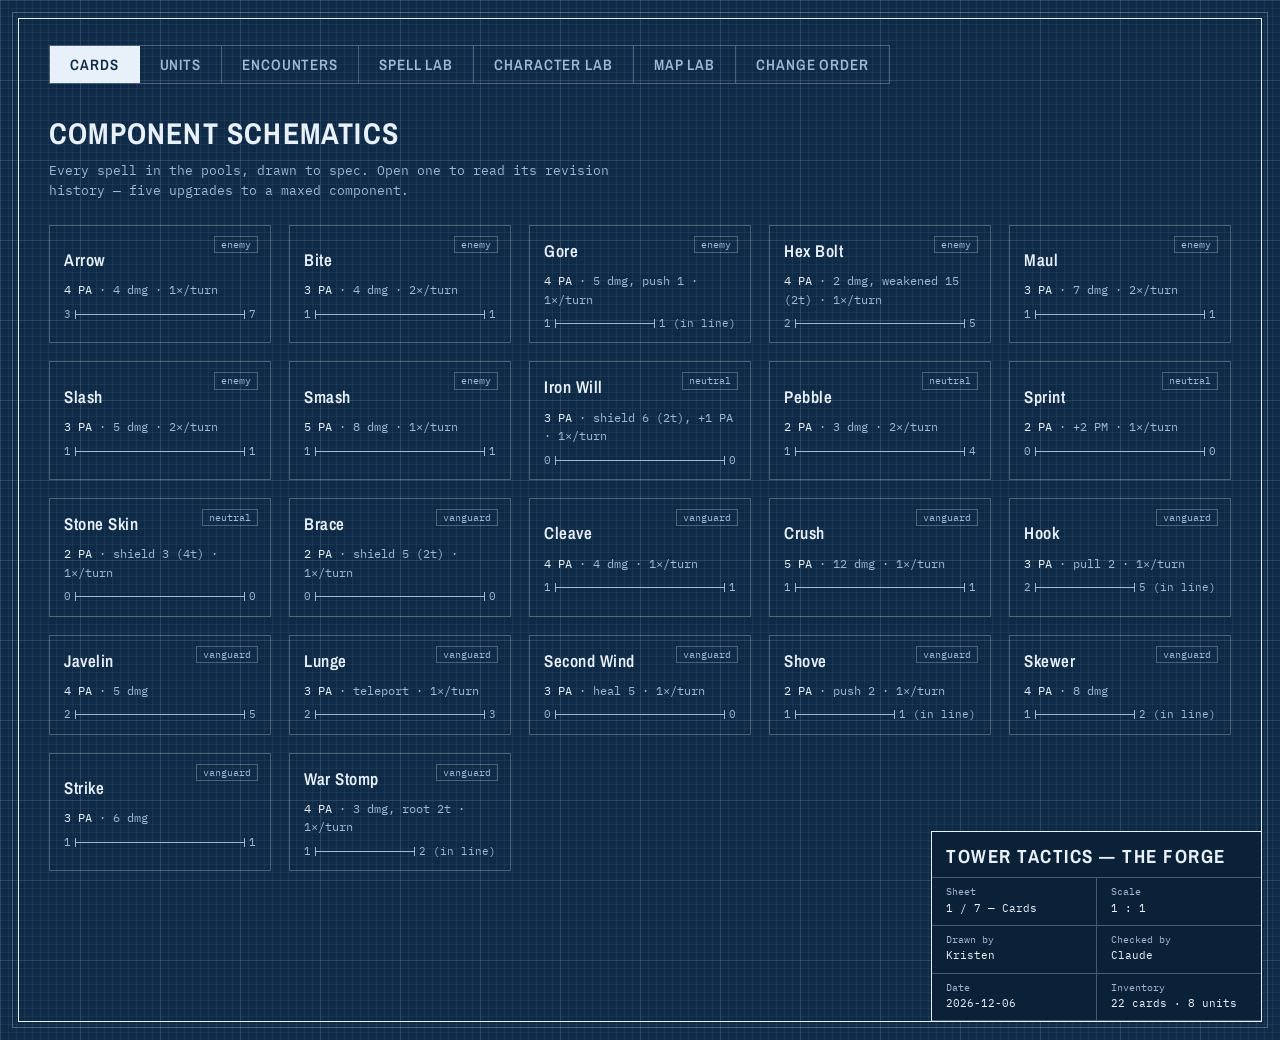
==== forge.html @ 5c79b1e5 "deploy 2026-10-26T20:41" ====
<!doctype html>
<html lang="en">
  <head>
    <meta charset="UTF-8" />
    <meta name="viewport" content="width=device-width, initial-scale=1.0" />
    <title>The Forge — Tower Tactics drawings</title>
    <link rel="preconnect" href="https://fonts.googleapis.com" />
    <link rel="preconnect" href="https://fonts.gstatic.com" crossorigin />
    <link
      href="https://fonts.googleapis.com/css2?family=Archivo+Narrow:wght@500;600;700&family=IBM+Plex+Mono:ital,wght@0,400;0,500;1,400&display=swap"
      rel="stylesheet"
    />
    <script type="module" crossorigin src="./assets/forge-BILkOhB5.js"></script>
    <link rel="modulepreload" crossorigin href="./assets/generate-DPNVu4CL.js">
    <link rel="stylesheet" crossorigin href="./assets/forge-41cp8Dho.css">
  </head>
  <body>
    <div id="forge"></div>
  </body>
</html>
---- assets/forge-41cp8Dho.css ----
:root{--paper:#0e2a47;--paper-deep:#0a2138;--ink:#e8f1fa;--ink-dim:#9fb8d4;--ink-faint:#e8f1fa47;--grid-line:#e8f1fa0d;--redline:#ff5a3c;--mono:"IBM Plex Mono", ui-monospace, monospace;--draft:"Archivo Narrow", "Arial Narrow", sans-serif}*{box-sizing:border-box}body{background:linear-gradient(var(--grid-line) 1px, transparent 1px) 0 0 / 8px 8px, linear-gradient(90deg, var(--grid-line) 1px, transparent 1px) 0 0 / 8px 8px, linear-gradient(#e8f1fa17 1px, transparent 1px) 0 0 / 80px 80px, linear-gradient(90deg, #e8f1fa17 1px, transparent 1px) 0 0 / 80px 80px, var(--paper);color:var(--ink);font-family:var(--mono);min-height:100vh;margin:0;padding:18px;font-size:13px;line-height:1.55}#forge{border:1.5px solid var(--ink);outline:1px solid var(--ink-faint);outline-offset:5px;max-width:1280px;min-height:calc(100vh - 36px);margin:0 auto;padding:26px 30px 150px;position:relative}.sheet-index{border:1px solid var(--ink-faint);gap:0;width:fit-content;margin-bottom:26px;display:flex}.sheet-tab{font-family:var(--draft);letter-spacing:.06em;text-transform:uppercase;color:var(--ink-dim);border:none;border-right:1px solid var(--ink-faint);cursor:pointer;background:0 0;padding:8px 20px;font-size:15px;font-weight:600}.sheet-tab:last-child{border-right:none}.sheet-tab:hover{color:var(--ink)}.sheet-tab.open{color:var(--paper);background:var(--ink)}.sheet-tab:focus-visible,button:focus-visible,input:focus-visible,select:focus-visible,textarea:focus-visible{outline:2px solid var(--redline);outline-offset:2px}.sheet-title{font-family:var(--draft);letter-spacing:.04em;text-transform:uppercase;margin:0 0 4px;font-size:30px;font-weight:700}.sheet-sub{color:var(--ink-dim);max-width:70ch;margin:0 0 24px}.title-block{border-top:1.5px solid var(--ink);border-left:1.5px solid var(--ink);background:var(--paper-deep);width:330px;position:absolute;bottom:0;right:0}.title-block .tb-name{font-family:var(--draft);letter-spacing:.08em;text-transform:uppercase;border-bottom:1px solid var(--ink-faint);padding:10px 14px 6px;font-size:19px;font-weight:700}.title-block .tb-grid{grid-template-columns:1fr 1fr;display:grid}.title-block .tb-cell{border-bottom:1px solid var(--ink-faint);padding:6px 14px 8px;font-size:11px}.title-block .tb-cell:nth-child(odd){border-right:1px solid var(--ink-faint)}.title-block .tb-cell b{color:var(--ink-dim);font-size:10px;font-weight:400;display:block}.schematic-grid{grid-template-columns:repeat(auto-fill,minmax(220px,1fr));gap:18px;display:grid}.schematic{border:1px solid var(--ink-faint);cursor:pointer;color:inherit;text-align:left;font:inherit;background:0 0;padding:12px 14px 10px;position:relative}.schematic:hover{border-color:var(--ink)}.schematic.open{border-color:var(--ink);box-shadow:4px 4px 0 var(--paper-deep), 4px 4px 0 1px var(--ink-faint)}.schematic .s-name{font-family:var(--draft);letter-spacing:.03em;font-size:17px;font-weight:600}.schematic .s-pool{color:var(--ink-dim);border:1px solid var(--ink-faint);padding:0 6px;font-size:10px;position:absolute;top:10px;right:12px}.schematic .s-dim{color:var(--ink-dim);margin-top:8px;font-size:12px}.schematic .s-dim .measure{color:var(--ink)}.dimline{color:var(--ink-dim);align-items:center;gap:4px;margin-top:6px;font-size:11px;display:flex}.dimline .wire{border-left:1px solid var(--ink-dim);border-right:1px solid var(--ink-dim);background:linear-gradient(var(--ink-dim), var(--ink-dim)) 0 50% / 100% 1px no-repeat;flex:1;height:9px}.detail{border:1px solid var(--ink);background:var(--paper-deep);margin-top:22px;padding:16px 20px}.detail h3{font-family:var(--draft);letter-spacing:.04em;text-transform:uppercase;margin:0;font-size:21px;font-weight:700}.detail .d-desc{color:var(--ink-dim);margin:2px 0 12px;font-style:italic}.rev-table{border-collapse:collapse;width:100%;font-size:12px}.rev-table th{font-family:var(--draft);letter-spacing:.05em;text-transform:uppercase;text-align:left;border-bottom:1.5px solid var(--ink);padding:4px 10px 4px 0;font-size:12px;font-weight:600}.rev-table td{border-bottom:1px solid var(--ink-faint);vertical-align:top;padding:5px 10px 5px 0}.rev-table .rev-id{font-weight:500}.rev-table .delta{color:var(--redline)}.spec-table{border-collapse:collapse;width:100%}.spec-table th{font-family:var(--draft);text-transform:uppercase;letter-spacing:.05em;text-align:left;border-bottom:1.5px solid var(--ink);padding:6px 12px 6px 0;font-size:12px;font-weight:600}.spec-table td{border-bottom:1px solid var(--ink-faint);padding:7px 12px 7px 0}.spec-table .num{font-variant-numeric:tabular-nums}.plans{grid-template-columns:repeat(auto-fill,minmax(320px,1fr));gap:22px;display:grid}.plan{border:1px solid var(--ink-faint);padding:14px 16px}.plan h4{font-family:var(--draft);text-transform:uppercase;letter-spacing:.04em;margin:0 0 2px;font-size:16px;font-weight:600}.plan .plan-meta{color:var(--ink-dim);margin-bottom:10px;font-size:11px}.plan svg{width:100%;height:auto;display:block}.plan .legend{color:var(--ink-dim);margin-top:8px;font-size:11px}.order{max-width:760px}.order fieldset{border:1px solid var(--ink-faint);margin:0 0 16px;padding:14px 18px 18px}.order legend{font-family:var(--draft);text-transform:uppercase;letter-spacing:.05em;padding:0 8px;font-size:13px;font-weight:600}.order .row{flex-wrap:wrap;gap:18px;margin-top:10px;display:flex}.order label{color:var(--ink-dim);margin-bottom:3px;font-size:11px;display:block}.order input,.order select,.order textarea{border:none;border-bottom:1.5px dashed var(--redline);color:var(--ink);font-family:var(--mono);background:0 0;min-width:150px;padding:4px 2px;font-size:13px}.order textarea{border:1.5px dashed var(--redline);resize:vertical;width:100%;min-height:110px;padding:10px}.order select option{background:var(--paper-deep)}.order .actions{align-items:center;gap:14px;margin-top:4px;display:flex}.btn-stamp{font-family:var(--draft);text-transform:uppercase;letter-spacing:.08em;color:var(--redline);border:2px solid var(--redline);cursor:pointer;background:0 0;padding:8px 18px;font-size:14px;font-weight:700;transform:rotate(-1.2deg)}.btn-stamp:hover{background:#ff5a3c1f}.copy-note{color:var(--ink-dim);font-size:12px}.request-out{border:1px solid var(--ink-faint);background:var(--paper-deep);white-space:pre-wrap;color:var(--ink);margin-top:16px;padding:14px 16px;font-size:12px}.request-out:empty{display:none}.lab-form fieldset{border:1px solid var(--ink-faint);margin:0 0 14px;padding:12px 16px 16px}.lab-form legend{font-family:var(--draft);text-transform:uppercase;letter-spacing:.05em;padding:0 8px;font-size:13px;font-weight:600}.lab-form .row{flex-wrap:wrap;align-items:flex-end;gap:14px;display:flex}.lab-field label{color:var(--ink-dim);margin-bottom:2px;font-size:10px;display:block}.lab-form input[type=text],.lab-form input:not([type]),.lab-form input[type=number],.lab-form select,.lab-form textarea,.lab-actions select{border:none;border-bottom:1.5px dashed var(--redline);color:var(--ink);font-family:var(--mono);background:0 0;padding:3px 2px;font-size:13px}.lab-form select option,.lab-actions select option{background:var(--paper-deep)}.lab-form textarea{border:1.5px dashed var(--redline);resize:vertical;width:100%;min-height:70px;padding:8px}.lab-form textarea.bad{background:#ffd16612;border-color:#ffd166}.lab-form input[type=checkbox]{accent-color:var(--redline)}.fx-row{border-bottom:1px dotted var(--ink-faint);margin-bottom:6px;padding-bottom:8px}.fx-row .btn-stamp{padding:2px 8px;font-size:11px;transform:none}.kit-check{align-items:center;gap:2px;margin-right:10px;font-size:12px;display:inline-flex}.lab-actions{flex-wrap:wrap;align-items:center;gap:12px;margin:14px 0;display:flex}.lab-error{color:#ffd166;margin-top:4px;font-size:12px}.lab-ok{color:#8fd0a0;margin-top:4px;font-size:13px}.map-canvas{cursor:crosshair;max-width:860px}.map-cell{cursor:pointer}.map-cell:hover polygon{stroke:var(--redline);stroke-width:1.6px}@media (width<=760px){#forge{padding:18px 14px 170px}.title-block{border-left:none;width:100%}}@media (prefers-reduced-motion:reduce){*{transition:none!important}}
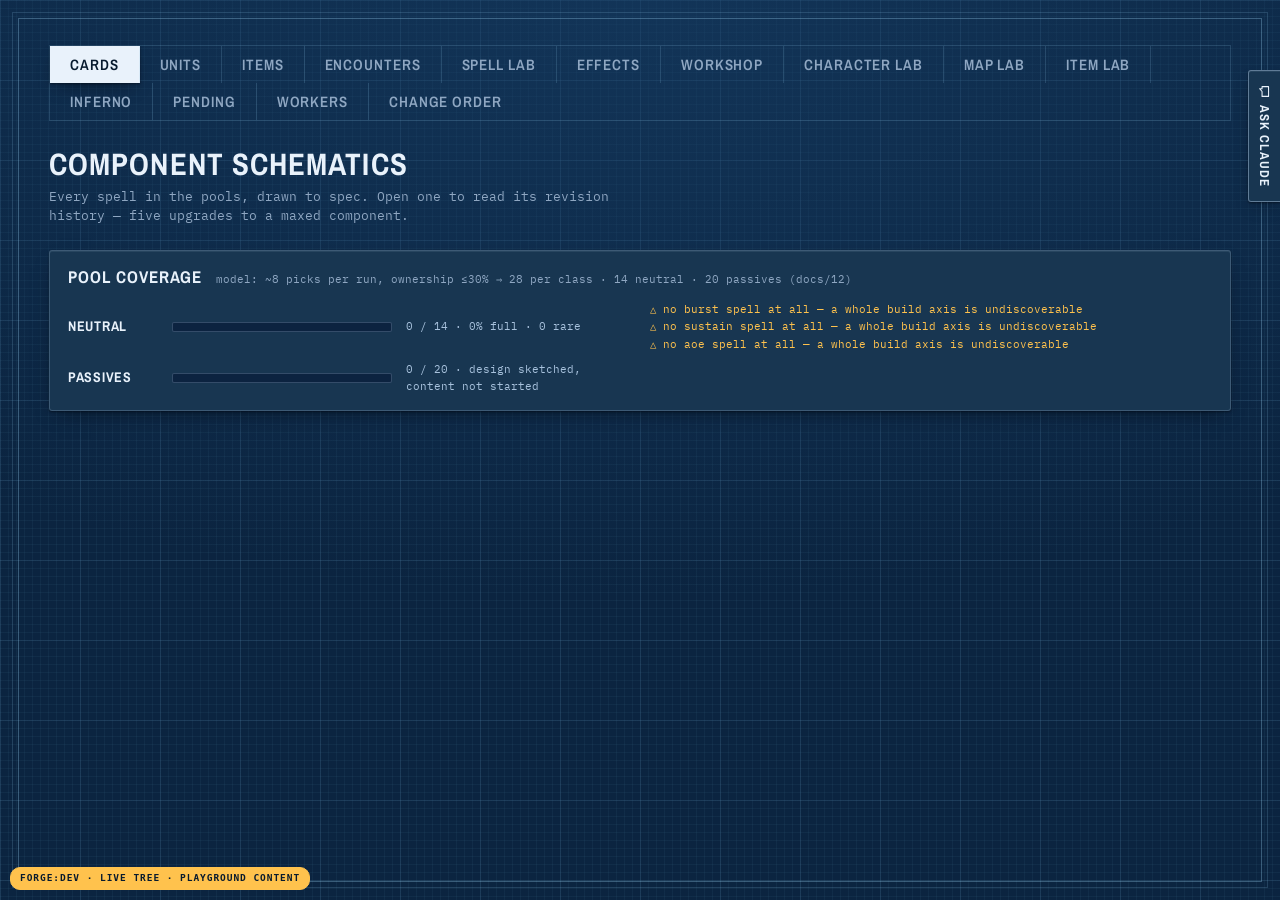
==== commit f99ddb91: "deploy 2026-11-09T12:03" ====
--- a/forge.html
+++ b/forge.html
@@ -3,6 +3,7 @@
   <head>
     <meta charset="UTF-8" />
     <meta name="viewport" content="width=device-width, initial-scale=1.0" />
+    <link rel="icon" type="image/svg+xml" href="./favicon-forge.svg" />
     <title>The Forge — Tower Tactics drawings</title>
     <link rel="preconnect" href="https://fonts.googleapis.com" />
     <link rel="preconnect" href="https://fonts.gstatic.com" crossorigin />
@@ -10,9 +11,9 @@
       href="https://fonts.googleapis.com/css2?family=Archivo+Narrow:wght@500;600;700&family=IBM+Plex+Mono:ital,wght@0,400;0,500;1,400&display=swap"
       rel="stylesheet"
     />
-    <script type="module" crossorigin src="./assets/forge-BILkOhB5.js"></script>
-    <link rel="modulepreload" crossorigin href="./assets/generate-DPNVu4CL.js">
-    <link rel="stylesheet" crossorigin href="./assets/forge-41cp8Dho.css">
+    <script type="module" crossorigin src="./assets/forge-wQsWg2d1.js"></script>
+    <link rel="modulepreload" crossorigin href="./assets/cardText-59wQZtqT.js">
+    <link rel="stylesheet" crossorigin href="./assets/forge-DDoKcylp.css">
   </head>
   <body>
     <div id="forge"></div>
--- a/assets/forge-DDoKcylp.css
+++ b/assets/forge-DDoKcylp.css
@@ -0,0 +1 @@
+:root{--paper:#0b2440;--paper-deep:#071a2e;--paper-well:#081f36;--grid-fine:#7ec4e80e;--grid-major:#7ec4e81a;--line:#92c8e857;--line-faint:#92c8e82e;--surface:#183651;--surface-hi:#1e4164;--surface-sunken:#0c2340;--panel-line:#a8c2dd42;--panel-line-hi:#a8c2dd80;--ink:#e9f2fb;--ink-2:#a8c2dd;--ink-3:#8fa7c2;--ink-faint:#e9f2fb42;--redline:#ff5a3c;--redline-text:#ff8a74;--ok:#52d6a0;--warn:#ffc24d;--cursed:#e08ad8;--cyan:#6fd3ef;--edge:inset 0 1px 0 #d9eafa14;--lift-1:0 1px 2px #020a148c, 0 8px 20px -10px #020a14cc;--lift-2:0 2px 5px #020a1499, 0 18px 38px -14px #020a14e6;--r:3px;--mono:"IBM Plex Mono", ui-monospace, monospace;--draft:"Archivo Narrow", "Arial Narrow", sans-serif}*{box-sizing:border-box}body{background:radial-gradient(130% 95% at 50% 0%, #18426c8c, transparent 70%), linear-gradient(var(--grid-fine) 1px, transparent 1px) 0 0 / 8px 8px, linear-gradient(90deg, var(--grid-fine) 1px, transparent 1px) 0 0 / 8px 8px, linear-gradient(var(--grid-major) 1px, transparent 1px) 0 0 / 80px 80px, linear-gradient(90deg, var(--grid-major) 1px, transparent 1px) 0 0 / 80px 80px, var(--paper);color:var(--ink);font-family:var(--mono);-webkit-font-smoothing:antialiased;background-attachment:fixed;min-height:100vh;margin:0;padding:18px;font-size:13px;line-height:1.55}#forge{border:1px solid var(--line);outline:1px solid var(--line-faint);outline-offset:5px;max-width:1280px;min-height:calc(100vh - 36px);margin:0 auto;padding:26px 30px 40px;position:relative}.sheet-index{border:1px solid var(--line-faint);flex-wrap:wrap;gap:0;width:fit-content;margin-bottom:26px;display:flex}.sheet-tab{font-family:var(--draft);letter-spacing:.06em;text-transform:uppercase;color:var(--ink-3);border:none;border-right:1px solid var(--line-faint);cursor:pointer;background:0 0;padding:8px 20px;font-size:15px;font-weight:600}.sheet-tab:last-child{border-right:none}.sheet-tab:hover{color:var(--ink);background:#92c8e812}.sheet-tab.open{color:var(--paper-deep);background:var(--ink);box-shadow:var(--lift-1)}.sheet-tab:focus-visible,button:focus-visible,input:focus-visible,select:focus-visible,textarea:focus-visible{outline:2px solid var(--redline);outline-offset:2px}.sheet-title{font-family:var(--draft);letter-spacing:.035em;text-transform:uppercase;color:var(--ink);margin:34px 0 6px;font-size:31px;font-weight:700;line-height:1.1}.sheet-title:first-of-type{margin-top:0}.sheet-sub{color:var(--ink-3);max-width:72ch;margin:0 0 24px;font-size:12.5px}.panel,.detail,.request-out,.plan,.schematic,.order fieldset,.lab-form fieldset{background:var(--surface);border:1px solid var(--panel-line);border-radius:var(--r);box-shadow:var(--edge), var(--lift-1)}.panel{margin-bottom:20px;padding:2px 16px 6px;overflow-x:auto}.forge-offline-banner{color:#ffd27a;font-family:var(--mono,monospace);background:#3a2a10;border:1px solid #b8860b;margin:0 0 10px;padding:6px 14px;font-size:12px}.schematic-grid{grid-template-columns:repeat(auto-fill,minmax(236px,1fr));gap:16px;margin-bottom:4px;display:grid}.schematic{cursor:pointer;color:var(--ink);text-align:left;font:inherit;padding:13px 15px 12px;transition:box-shadow .12s,border-color .12s,transform .12s;position:relative}.schematic:before{content:"";border-radius:var(--r) 0 0 var(--r);background:var(--line);width:2px;position:absolute;inset:0 auto 0 0}.schematic:hover{border-color:var(--panel-line-hi);box-shadow:var(--edge), var(--lift-2);transform:translateY(-1px)}.schematic.open{background:var(--surface-hi);border-color:var(--redline);box-shadow:var(--edge), var(--lift-2), 0 0 0 1px #ff5a3c59}.schematic.open:before{background:var(--redline)}.schematic .s-name{font-family:var(--draft);letter-spacing:.015em;color:var(--ink);padding-right:62px;font-size:19px;font-weight:700;line-height:1.15}.schematic .s-pool{letter-spacing:.09em;text-transform:uppercase;color:var(--ink-2);background:var(--surface-sunken);border:1px solid var(--panel-line);border-radius:2px;padding:1px 6px;font-size:9.5px;position:absolute;top:12px;right:13px}.schematic .s-dim{color:var(--ink-2);margin-top:8px;font-size:12px}.schematic .s-dim .measure{color:var(--ink);font-variant-numeric:tabular-nums;background:#6fd3ef1f;border-radius:2px;padding:0 5px;font-weight:500;box-shadow:inset 0 0 0 1px #6fd3ef4d}.schematic.cursed{border-color:#e08ad880}.schematic.cursed:before{background:var(--cursed)}.schematic.cursed .s-name{color:var(--cursed)}.s-curse{border-top:1px dotted var(--panel-line);color:var(--cursed);margin-top:9px;padding-top:8px;font-size:11.5px}.dimline{color:var(--ink-2);font-variant-numeric:tabular-nums;align-items:center;gap:5px;margin-top:8px;font-size:11px;display:flex}.dimline .wire{border-left:1px solid var(--line);border-right:1px solid var(--line);background:linear-gradient(var(--line), var(--line)) 0 50% / 100% 1px no-repeat;flex:1;height:9px}.detail{box-shadow:var(--edge), var(--lift-2);border-color:var(--panel-line-hi);margin:22px 0;padding:18px 22px 20px}.detail h3{font-family:var(--draft);letter-spacing:.03em;text-transform:uppercase;color:var(--ink);margin:0;font-size:23px;font-weight:700}.d-desc{color:var(--ink-2);margin:3px 0 14px}.d-desc:last-child{margin-bottom:0}.preview{border-top:2px solid var(--cyan);background:var(--surface-hi)}.preview>h3:after{content:"";background:var(--cyan);width:46px;height:2px;margin-top:6px;display:block}.rev-table,.spec-table{border-collapse:collapse;width:100%;font-size:12.5px}.rev-table th,.spec-table th{font-family:var(--draft);letter-spacing:.07em;text-transform:uppercase;color:var(--ink-2);text-align:left;border-bottom:1.5px solid var(--panel-line-hi);white-space:nowrap;padding:8px 12px 6px 0;font-size:11.5px;font-weight:700}.rev-table td,.spec-table td{border-bottom:1px solid var(--panel-line);vertical-align:top;color:var(--ink);padding:7px 12px 7px 0}.rev-table tr:last-child td,.spec-table tr:last-child td{border-bottom:none}.spec-table tbody tr:hover td{background:#92c8e80f}.spec-table tr.draft-row td{color:var(--ink-2);font-style:italic}.spec-table tr.draft-row td:first-child{box-shadow:inset 2px 0 0 var(--warn)}.rev-table .rev-id{font-family:var(--draft);color:var(--cyan);font-size:14px;font-weight:700}.rev-table .delta{color:var(--redline-text)}.spec-table .num,.rev-table .num{font-variant-numeric:tabular-nums;font-weight:500}.spec-table td:first-child{font-weight:500}.plans{grid-template-columns:repeat(auto-fill,minmax(320px,1fr));gap:20px;display:grid}.plan{padding:14px 16px 16px}.plan h4{font-family:var(--draft);text-transform:uppercase;letter-spacing:.03em;color:var(--ink);margin:0 0 2px;font-size:18px;font-weight:700}.plan .plan-meta{color:var(--ink-2);font-variant-numeric:tabular-nums;margin-bottom:10px;font-size:11.5px}.plan-figure{background:var(--paper-well);border:1px solid var(--panel-line);border-radius:2px;padding:8px;box-shadow:inset 0 2px 8px #020a148c}.plan svg{width:100%;height:auto;display:block}.plan .legend{color:var(--ink-2);margin-top:10px;font-size:11px}.order{max-width:820px}.order fieldset,.lab-form fieldset{margin:0 0 18px;padding:16px 18px 18px}.order legend,.lab-form legend{font-family:var(--draft);text-transform:uppercase;letter-spacing:.08em;color:var(--ink);background:var(--surface-sunken);border:1px solid var(--panel-line);border-radius:2px;margin-left:-2px;padding:2px 10px;font-size:12px;font-weight:700}.order .row,.lab-form .row{flex-wrap:wrap;gap:16px;margin-top:12px;display:flex}.lab-form .row{align-items:flex-end}.order label,.lab-field label{letter-spacing:.08em;text-transform:uppercase;color:var(--ink-2);margin-bottom:4px;font-size:10px;display:block}.order input,.order select,.order textarea,.lab-form input[type=text],.lab-form input:not([type]),.lab-form input[type=number],.lab-form select,.lab-form textarea,.lab-actions select{background:var(--surface-sunken);border:1px solid var(--panel-line);border-bottom:1.5px dashed var(--redline);color:var(--ink);font-family:var(--mono);border-radius:2px 2px 0 0;padding:5px 7px;font-size:13px;box-shadow:inset 0 1px 3px #020a1473}.order input{min-width:150px}.order input:hover,.order select:hover,.order textarea:hover,.lab-form input:hover,.lab-form select:hover,.lab-form textarea:hover,.lab-actions select:hover{border-color:var(--panel-line-hi);border-bottom-color:var(--redline)}.order input::placeholder,.order textarea::placeholder,.lab-form textarea::placeholder{color:var(--ink-3)}.order textarea,.lab-form textarea{resize:vertical;border:1px solid var(--panel-line);border-bottom:1.5px dashed var(--redline);width:100%;padding:10px;line-height:1.5}.order textarea{min-height:110px}.lab-form textarea{min-height:76px}.order select option,.lab-form select option,.lab-actions select option{background:var(--surface-sunken);color:var(--ink)}.lab-form textarea.bad{border-color:var(--warn);border-bottom-color:var(--warn);background:#ffc24d17}.lab-form input[type=checkbox]{accent-color:var(--redline);width:14px;height:14px}.order .actions{flex-wrap:wrap;align-items:center;gap:14px;margin-top:6px;display:flex}.btn-stamp{font-family:var(--draft);text-transform:uppercase;letter-spacing:.08em;color:var(--redline-text);background:var(--surface);border:2px solid var(--redline);cursor:pointer;box-shadow:var(--lift-1);border-radius:2px;padding:8px 18px;font-size:14px;font-weight:700;transform:rotate(-1.2deg)}.btn-stamp:hover{color:#fff;background:#ff5a3c2e}.btn-stamp:active{box-shadow:none;transform:rotate(-1.2deg)translateY(1px)}.copy-note{color:var(--ink-2);font-size:12px}.request-out{white-space:pre-wrap;color:var(--ink);background:var(--surface-hi);border-left:3px solid var(--cyan);box-shadow:var(--edge), var(--lift-2);margin-top:18px;padding:16px 18px;font-size:12.5px;line-height:1.6;overflow-x:auto}.request-out:empty{display:none}.fx-row{background:var(--surface-sunken);border:1px solid var(--panel-line);border-radius:2px;align-items:flex-end;gap:12px;margin-bottom:8px;padding:10px 12px}.fx-row .btn-stamp{box-shadow:none;padding:3px 9px;font-size:11px;transform:none}.kit-check{background:var(--surface-sunken);border:1px solid var(--panel-line);cursor:pointer;color:var(--ink-2);border-radius:999px;align-items:center;gap:4px;margin:0 6px 6px 0;padding:3px 9px 3px 6px;font-size:12px;display:inline-flex}.kit-check:hover{border-color:var(--panel-line-hi);color:var(--ink)}.kit-check:has(input:checked){border-color:var(--redline);color:var(--ink);background:#ff5a3c29}.lab-actions{flex-wrap:wrap;align-items:center;gap:12px;margin:16px 0;display:flex}.lab-error,.lab-ok,.lab-crit{margin-top:6px;padding-left:2px;font-size:12.5px}.lab-error{color:var(--warn)}.lab-ok{color:var(--ok);font-weight:500}.lab-crit{color:var(--redline-text);cursor:help;font-weight:500}.verdict{font-family:var(--draft);letter-spacing:.02em;background:var(--surface-sunken);box-shadow:var(--edge);font-variant-numeric:tabular-nums;cursor:help;border-left:4px solid;border-radius:2px;align-items:baseline;gap:8px;margin-top:14px;padding:10px 14px;font-size:17px;font-weight:700;display:flex}.verdict--ok{color:var(--ok);background:#52d6a01f}.verdict--warn{color:var(--warn);background:#ffc24d1f}.verdict--over{color:var(--redline-text);background:#ff5a3c24}.map-canvas{cursor:crosshair;max-width:880px;padding:14px 16px}.map-canvas svg{background:var(--paper-well);border:1px solid var(--panel-line);border-radius:2px;box-shadow:inset 0 2px 10px #020a1499}.map-cell{cursor:pointer}.map-cell:hover polygon{stroke:var(--redline);stroke-width:1.8px}.nameplate{border-bottom:1px solid var(--ink-faint);flex-wrap:wrap;align-items:baseline;gap:16px;margin:2px 0 18px;padding-bottom:12px;display:flex}.nameplate input,.nameplate select{border:none;border-bottom:1.5px dashed var(--redline);color:var(--ink);font-family:var(--mono);background:0 0;padding:3px 2px;font-size:13px}.nameplate select option{background:var(--paper-deep)}.nameplate .plate-name{font-family:var(--draft);letter-spacing:.03em;text-transform:uppercase;max-width:300px;font-size:26px;font-weight:700}.nameplate .plate-id{color:var(--ink-2);max-width:170px;font-size:12px}.nameplate .plate-desc{min-width:240px;color:var(--ink-2);flex:1;font-style:italic}.nameplate .plate-baselvl{align-items:baseline;gap:6px;display:inline-flex}.nameplate .plate-baselvl label{color:var(--ink-3);font-size:10px}.nameplate .plate-baselvl input{width:48px}.bench{align-items:flex-start;gap:2px;margin-bottom:8px;padding:14px 4px 18px;display:flex;overflow-x:auto}.node{border:1px solid var(--panel-line-hi);border-radius:var(--r);background:var(--surface);min-width:150px;box-shadow:var(--edge), var(--lift-1);flex:none;position:relative}.node-cast{outline:1px solid var(--line-faint);outline-offset:3px;border-width:1.5px}.node-fx{cursor:grab}.node-fx.dragging{opacity:.45}.node-fx.drop-target{border-color:var(--redline)}.node-head{border-bottom:1px solid var(--ink-faint);align-items:center;gap:7px;padding:7px 10px;display:flex}.node-title,.node-type{font-family:var(--draft);letter-spacing:.07em;text-transform:uppercase;font-size:14px;font-weight:700}.node-type{color:var(--ink);cursor:pointer;background:0 0;border:none;padding:0}.node-type option{background:var(--paper-deep);font-family:var(--mono)}.node-glyph{color:var(--redline);display:inline-flex}.node-del{color:var(--ink-2);cursor:pointer;background:0 0;border:none;margin-left:auto;padding:0 2px;font-size:11px}.node-del:hover{color:var(--redline)}.node-body{flex-direction:column;gap:8px;padding:9px 10px 11px;display:flex}.node-hint{color:var(--ink-2);max-width:150px;font-size:11px;font-style:italic}.node-nested{border-left:1px dashed var(--panel-line);flex-direction:column;gap:8px;margin-left:7px;padding-left:9px;display:flex}.node-warn{color:var(--warn);font-size:11.5px;font-weight:500;line-height:1.35}.node-unknown{max-width:230px}.node-unknown .node-hint{max-width:100%}.node-unknown input{max-width:92px}.node-json{color:var(--ink-2);font-size:10.5px}.node-json summary{cursor:pointer;letter-spacing:.04em}.node-json pre{max-height:160px;font-family:var(--mono);color:var(--ink-2);margin:6px 0 0;font-size:10px;line-height:1.45;overflow:auto}.node-step{letter-spacing:.1em;text-transform:uppercase;color:var(--ink-2);font-size:9px;position:absolute;bottom:-16px;left:0}.node-row{align-items:center;gap:8px;display:flex}.node-row label,.stepper label{color:var(--ink-2);font-size:10px}.node-row select,.node-body>select{border:none;border-bottom:1.5px dashed var(--redline);color:var(--ink);font-family:var(--mono);background:0 0;align-self:flex-start;font-size:12px}.node-row select option,.node-body>select option{background:var(--paper-deep)}.node-pins{gap:6px;display:flex}.pin{font-family:var(--mono);letter-spacing:.05em;color:var(--ink-2);border:1px solid var(--ink-faint);cursor:pointer;background:0 0;padding:2px 8px;font-size:10px}.pin.on{color:var(--paper);background:var(--ink);border-color:var(--ink)}.node-wire{color:var(--ink-2);flex:none;align-self:center;margin-top:8px}.node-add{border-style:dashed;border-color:var(--ink-2);min-width:64px;color:var(--ink-2);cursor:pointer;box-shadow:none;text-align:center;background:0 0;align-self:center;padding:14px 10px}.node-add:hover{color:var(--redline);border-color:var(--redline)}.node-add-plus{font-size:20px;line-height:1;display:block}.node-add-label{letter-spacing:.1em;text-transform:uppercase;font-size:10px}.node-gap-rail{flex-direction:column;flex:none;align-self:center;gap:6px;max-width:230px;margin-left:10px;display:flex}.node-add-gap{border-color:var(--warn);color:var(--warn);align-self:stretch}.node-add-gap:hover{color:var(--warn);border-color:var(--warn);background:#ffc24d14}.node-gap{border-style:dashed;border-color:var(--warn);width:100%;min-width:0}.node-gap .node-head{border-bottom-color:#ffc24d4d}.node-gap-icon{color:var(--warn);font-size:12px}.node-gap-id{font-family:var(--mono);color:var(--ink-2);font-size:10.5px}.node-gap-status{letter-spacing:.1em;text-transform:uppercase;color:var(--warn);font-size:9.5px}.node-gap-desc{color:var(--ink);font-size:11px;line-height:1.45}.node-gap-note{color:var(--ink-2);font-size:10.5px;font-style:italic}.node-gap-shipped{border-color:var(--ok);border-style:solid}.node-gap-shipped .node-gap-icon,.node-gap-shipped .node-gap-status{color:var(--ok)}.node-gap-text{resize:vertical;width:100%;min-height:70px;font:inherit;background:var(--paper-deep);color:var(--ink);border:1px solid var(--ink-faint);padding:6px;font-size:11px}.node-gap-send{align-self:flex-start}.node-gap-msg{max-width:230px;font-size:10.5px}.stepper-row{align-items:center;gap:6px;display:flex}.step-btn{border:1px solid var(--ink-faint);width:20px;height:20px;color:var(--ink);cursor:pointer;font-family:var(--mono);background:0 0;padding:0;line-height:1}.step-btn:hover{border-color:var(--redline);color:var(--redline)}.step-value{text-align:center;font-variant-numeric:tabular-nums;min-width:26px;color:var(--redline);font-size:15px}.area-pick{gap:5px;display:flex}.area-btn{border:1px solid var(--ink-faint);color:var(--ink-2);cursor:pointer;background:0 0;padding:2px;line-height:0}.area-btn.on{color:var(--redline);border-color:var(--redline)}.lab-panels{grid-template-columns:minmax(260px,420px) 1fr;align-items:start;gap:18px;margin-bottom:20px;display:grid}.plot{background:var(--surface);border:1px solid var(--panel-line);border-radius:var(--r);box-shadow:var(--edge), var(--lift-1);padding:12px 16px 10px}.plot h3,.checks h3,.rail-title,.milestone h3{font-family:var(--draft);letter-spacing:.05em;text-transform:uppercase;margin:0 0 8px;font-size:16px;font-weight:700}.plot-svg svg{width:100%;max-width:380px;height:auto;margin:0 auto;display:block}.plot .legend{color:var(--ink-2);margin-top:8px;font-size:11px}.checks{margin-top:0}.meter-label{color:var(--ink-2);letter-spacing:.08em;text-transform:uppercase;margin-top:10px;font-size:10px}.meter svg{max-width:280px;display:block}.rail-wrap{margin-bottom:22px}.rail{align-items:stretch;gap:0;padding-bottom:6px;display:flex;overflow-x:auto}.rail-stop{text-align:left;background:var(--surface);border:1px solid var(--panel-line);border-radius:var(--r);min-width:128px;box-shadow:var(--edge), var(--lift-1);color:inherit;font:inherit;cursor:pointer;flex:1 1 0;padding:8px 10px 10px;position:relative}.rail-stop:hover{border-color:var(--panel-line-hi)}.rail-stop.editing{border-color:var(--redline);box-shadow:3px 3px #ff5a3c26}.rail-link{background:var(--ink-2);flex:0 0 18px;align-self:center;height:1px}.rail-head{align-items:baseline;gap:8px;display:flex}.rail-lvl{font-family:var(--draft);font-size:19px;font-weight:700}.rail-flag{color:var(--redline);letter-spacing:.08em;text-transform:uppercase;font-size:9px}.rail-spec{color:var(--ink-2);margin-top:4px;font-size:10.5px;line-height:1.45}.rail-dim{font-style:italic}.rail-evo{border-top:1px dashed var(--ink-faint);margin-top:8px;padding-top:6px}.rail-evo input{border:none;border-bottom:1.5px dashed var(--redline);width:100%;color:var(--ink);font-family:var(--mono);background:0 0;padding:2px 0;font-size:11px}.rail-evo.set input{color:var(--redline-text)}.rail-fork{margin-top:5px}.rail-fork label{letter-spacing:.09em;text-transform:uppercase;color:var(--redline-text);margin-bottom:1px;font-size:9px;display:block}.rail-evo-spec{color:var(--ink-2);margin-top:3px;font-size:10px}.d-evo{color:var(--redline);margin-top:8px;font-size:12px}.bench-level-badge{font-family:var(--mono);letter-spacing:.05em;color:var(--redline);border:1px solid var(--redline);border-radius:var(--r);text-transform:uppercase;align-items:center;gap:10px;width:fit-content;margin-bottom:10px;padding:4px 10px;font-size:11px;display:flex}.bench-level-badge .icon-btn{text-transform:none;letter-spacing:normal;font-size:10px}.lab-adv{margin-bottom:14px}.lab-adv summary{cursor:pointer;color:var(--ink-2);font-size:12px}.lab-adv textarea{border:1.5px dashed var(--redline);width:100%;min-height:110px;color:var(--ink);font-family:var(--mono);resize:vertical;background:0 0;margin-top:8px;padding:8px;font-size:12px}.lab-adv textarea.bad{background:#ffd16612;border-color:#ffd166}.lab-note textarea{min-height:54px}.lab-back-atelier{font-family:var(--draft);color:var(--ink-2);border:1px solid var(--panel-line);cursor:pointer;background:0 0;border-radius:2px;margin-bottom:14px;padding:5px 11px;font-size:12.5px;display:block}.lab-back-atelier:hover{border-color:var(--cyan);color:var(--cyan)}.locker{margin-bottom:18px}.locker-bar{background:var(--paper-deep);border:1px solid var(--line-faint);border-radius:var(--r);align-items:center;gap:14px;width:fit-content;padding:7px 12px;display:flex}.locker-toggle{font-family:var(--draft);letter-spacing:.08em;text-transform:uppercase;color:var(--ink-2);border:1px solid var(--panel-line);cursor:pointer;background:0 0;border-radius:2px;align-items:center;gap:6px;padding:3px 10px;font-size:12px;font-weight:700;display:inline-flex}.locker-toggle:hover{color:var(--ink);border-color:var(--panel-line-hi)}.locker-bench{color:var(--ink-3);align-items:baseline;gap:7px;font-size:12px;display:inline-flex}.locker-bench b{color:var(--ink);font-weight:500}.locker-bench-label{letter-spacing:.08em;text-transform:uppercase;font-size:10px}.locker-new{font-family:var(--mono);color:var(--redline-text);border:1px dashed var(--redline);cursor:pointer;background:0 0;border-radius:2px;padding:3px 10px;font-size:11px}.locker-new:hover{background:#ff5a3c1a}.locker-head{align-items:center;gap:14px;margin-bottom:10px;display:flex}.locker-search{max-width:520px;color:var(--ink-3);border-bottom:1.5px dashed var(--redline);flex:1;align-items:center;gap:9px;padding:4px 2px 5px;display:flex}.locker-search input{color:var(--ink);font-family:var(--mono);background:0 0;border:none;outline:none;flex:1;font-size:13.5px}.locker-search input::placeholder{color:var(--ink-3);font-style:italic}.locker-search input::-webkit-search-cancel-button{filter:grayscale()brightness(1.6)}.locker-close{font-family:var(--mono);color:var(--ink-2);border:1px solid var(--panel-line);cursor:pointer;background:0 0;border-radius:2px;padding:3px 10px;font-size:11px}.locker-close:hover{color:var(--ink)}.locker-facets{flex-direction:column;gap:5px;margin:-2px 0 12px;display:flex}.facet-row{flex-wrap:wrap;align-items:center;gap:5px;display:flex}.facet-name{letter-spacing:.1em;text-transform:uppercase;color:var(--ink-3);min-width:46px;font-size:9px}.facet{font-family:var(--mono);color:var(--ink-2);border:1px solid var(--line-faint);cursor:pointer;background:0 0;border-radius:10px;padding:1px 9px;font-size:10px}.facet:hover{color:var(--ink);border-color:var(--panel-line-hi)}.facet.on{color:var(--paper-deep);background:var(--ink);border-color:var(--ink)}.locker-group{font-family:var(--draft);letter-spacing:.09em;text-transform:uppercase;color:var(--ink-3);align-items:center;gap:10px;margin:14px 0 7px;font-size:12px;font-weight:600;display:flex}.locker-group:after{content:"";background:var(--line-faint);flex:1;height:1px}.locker-grid{grid-template-columns:repeat(auto-fill,minmax(196px,1fr));gap:10px;display:grid}.locker-tile{text-align:left;font:inherit;color:var(--ink);background:var(--surface);border:1px solid var(--panel-line);border-radius:var(--r);box-shadow:var(--edge), var(--lift-1);cursor:pointer;padding:9px 11px 9px 13px;transition:box-shadow .12s,border-color .12s,transform .12s;position:relative}.locker-tile:before{content:"";border-radius:var(--r) 0 0 var(--r);background:var(--line);width:2px;position:absolute;inset:0 auto 0 0}.locker-tile:hover{border-color:var(--panel-line-hi);box-shadow:var(--edge), var(--lift-2);transform:translateY(-1px)}.locker-tile .tile-name{font-family:var(--draft);letter-spacing:.015em;padding-right:54px;font-size:15.5px;font-weight:700;display:block}.locker-tile .tile-tag{letter-spacing:.09em;text-transform:uppercase;color:var(--ink-2);background:var(--surface-sunken);border:1px solid var(--panel-line);border-radius:2px;padding:0 5px;font-size:8.5px;position:absolute;top:9px;right:10px}.locker-tile .tile-spec{color:var(--ink-2);margin-top:3px;font-size:10.5px;line-height:1.45;display:block}.tile-warn{color:var(--redline);cursor:help;font-size:11px;position:absolute;bottom:7px;right:9px}.locker-tile.accent-draft:before{background:var(--redline)}.locker-tile.accent-draft .tile-tag{color:var(--redline-text);border-color:#ff5a3c66}.locker-tile.accent-enemy:before{background:#ff5a3c8c}.locker-tile.accent-variant:before{background:var(--cyan)}.locker-tile.accent-cursed:before{background:var(--cursed)}.locker-tile.accent-cursed .tile-tag{color:var(--cursed)}.locker-blank{box-shadow:none;color:var(--ink-2);background:0 0;border-style:dashed}.locker-blank:before{display:none}.locker-blank:hover{color:var(--redline-text);border-color:var(--redline);box-shadow:none;transform:none}.locker-blank .tile-plus{font-size:18px;line-height:1;display:block}.locker-empty{color:var(--ink-3);margin-top:12px;font-size:12px;font-style:italic}.chip-row{flex-wrap:wrap;gap:7px;margin-top:8px;display:flex}.chip-row[hidden]{display:none}.chip{font-family:var(--mono);color:var(--ink-2);background:var(--surface-sunken);border:1px solid var(--panel-line);cursor:pointer;border-radius:2px;align-items:baseline;gap:7px;padding:3px 10px;font-size:11.5px;display:inline-flex}.chip:hover{border-color:var(--panel-line-hi);color:var(--ink)}.chip.on{color:var(--ink);border-color:var(--redline);box-shadow:inset 2px 0 0 var(--redline);background:#ff5a3c1a}.chip-sub{color:var(--ink-3);font-size:9.5px}.chip.on .chip-sub{color:var(--redline-text)}.kit-pool{letter-spacing:.09em;text-transform:uppercase;color:var(--ink-3);margin-top:12px;font-size:10px}.segmented{border:1px solid var(--panel-line);border-radius:2px;display:inline-flex;overflow:hidden}.seg{font-family:var(--mono);color:var(--ink-2);border:none;border-right:1px solid var(--panel-line);cursor:pointer;background:0 0;padding:4px 11px;font-size:11px}.seg:last-child{border-right:none}.seg:hover{color:var(--ink)}.seg.on{color:var(--paper-deep);background:var(--ink)}.dial-row{align-items:flex-end;gap:22px}.at-canvas.at-tool-select{cursor:crosshair}.at-marquee{border:1px dashed var(--cyan);pointer-events:none;z-index:60;background:#6fd3ef14;position:absolute}.at-node.at-selected,.at-note.at-selected{outline:2px solid var(--cyan);outline-offset:3px;box-shadow:var(--edge), var(--lift-2), 0 0 0 5px #6fd3ef2e, 0 0 18px #6fd3ef59}.at-node.at-selected:after,.at-note.at-selected:after{content:"✓";background:var(--cyan);width:17px;height:17px;color:var(--paper-deep);border-radius:50%;place-items:center;font-size:11px;font-weight:700;display:grid;position:absolute;top:-9px;right:-9px;box-shadow:0 1px 3px #020a1499}.at-node.at-locked.at-selected:after,.at-note.at-locked.at-selected:after{content:"✓"}.at-selhud{background:var(--surface-hi);border:1px solid var(--cyan);z-index:85;font-family:var(--mono);box-shadow:var(--edge), var(--lift-2);border-radius:20px;align-items:center;gap:10px;max-width:86%;padding:6px 14px;font-size:11px;animation:.16s cubic-bezier(.22,1,.36,1) rise-in;display:flex;position:absolute;top:12px;left:50%;transform:translate(-50%)}.at-selhud b{color:var(--cyan);white-space:nowrap;font-size:12px}.at-selhud-names{color:var(--ink-2);text-overflow:ellipsis;white-space:nowrap;overflow:hidden}.at-node.at-locked:after,.at-note.at-locked:after{content:"🔗";filter:hue-rotate(160deg)saturate(.6);font-size:10px;position:absolute;top:-8px;left:-8px}.at-miniplot-wrap{background:var(--surface-sunken);border:1px solid var(--panel-line);border-radius:var(--r);margin-top:8px;padding:8px 10px 6px}.at-miniplot svg{width:100%;height:auto;max-height:150px;display:block}.at-miniplot-legend{color:var(--ink-2);align-items:center;gap:6px;margin-top:4px;font-size:9.5px;display:flex}.at-miniplot-legend .dot{border-radius:50%;width:8px;height:8px;display:inline-block}.icon-btn{font-family:var(--mono);color:var(--ink-2);background:var(--surface-sunken);border:1px solid var(--panel-line);cursor:pointer;border-radius:2px;padding:1px 6px;font-size:10px;line-height:1.5}.icon-btn:hover{color:var(--redline-text);border-color:var(--redline)}.rail-fork-actions{vertical-align:1px;gap:4px;margin-left:8px;display:inline-flex}.rail-fork-actions .icon-btn{padding:0 5px;font-size:11px}.split-pane{background:var(--surface-sunken);border:1px solid var(--panel-line-hi);border-left:3px solid var(--cyan);border-radius:var(--r);box-shadow:var(--edge), var(--lift-1);margin:0 0 20px;padding:12px 16px 16px}.split-head{align-items:center;gap:10px;margin-bottom:4px;display:flex}.split-head .icon-btn:first-of-type{margin-left:auto}.split-title{font-family:var(--draft);letter-spacing:.05em;text-transform:uppercase;color:var(--cyan);font-size:16px;font-weight:700}.split-pane .lab-panels{margin-bottom:0}.split-pane .plot,.split-pane .checks,.split-pane .node{background:var(--surface)}.coverage{background:var(--surface);border:1px solid var(--panel-line);border-radius:var(--r);box-shadow:var(--edge), var(--lift-1);margin-bottom:22px;padding:13px 18px 15px}.coverage-head{flex-wrap:wrap;align-items:baseline;gap:14px;display:flex}.coverage-head h3{font-family:var(--draft);letter-spacing:.05em;text-transform:uppercase;margin:0;font-size:17px;font-weight:700}.coverage-model{color:var(--ink-3);font-size:10.5px}.coverage-rows{flex-direction:column;gap:9px;margin-top:11px;display:flex}.coverage-row{grid-template-columns:90px 220px 230px 1fr;align-items:center;gap:14px;display:grid}.coverage-pool{font-family:var(--draft);letter-spacing:.05em;text-transform:uppercase;font-size:14px;font-weight:700}.gauge{border:1px solid var(--panel-line);background:var(--surface-sunken);border-radius:2px;height:10px;overflow:hidden}.gauge-fill{background:var(--redline);width:0;height:100%;transition:width .5s cubic-bezier(.22,1,.36,1)}.gauge-fill.gauge-warn{background:var(--warn)}.gauge-fill.gauge-ok{background:var(--ok)}.gauge-label{color:var(--ink-2);font-variant-numeric:tabular-nums;font-size:11px}.coverage-hints{flex-direction:column;gap:1px;display:flex}.coverage-hint{color:var(--warn);font-size:10.5px}.coverage-hint.coverage-good{color:var(--ok)}.persona{background:var(--surface);border:1px solid var(--panel-line);border-left:3px solid var(--cyan);border-radius:var(--r);box-shadow:var(--edge), var(--lift-1);margin-bottom:16px;padding:11px 16px 13px}.persona-head{flex-wrap:wrap;align-items:baseline;gap:12px;display:flex}.persona-title{font-family:var(--draft);letter-spacing:.06em;text-transform:uppercase;color:var(--cyan);font-size:15px;font-weight:700}.persona-sub{color:var(--ink-3);font-size:10.5px}.persona-refine{margin-left:auto}.persona-note{color:var(--ink-2);font-size:10.5px}.persona-text{border:1.5px dashed var(--redline);width:100%;min-height:58px;color:var(--ink);font-family:var(--mono);resize:vertical;background:0 0;margin-top:9px;padding:8px 10px;font-size:12.5px;line-height:1.6}.locker-tile.dragging{opacity:.45}.drop-hot{outline:2px dashed var(--cyan);outline-offset:3px;border-radius:var(--r)}@keyframes rise-in{0%{opacity:0;transform:translateY(6px)}to{opacity:1;transform:none}}.preview-pop{animation:.14s cubic-bezier(.22,1,.36,1) rise-in}.locker-body{animation:.18s cubic-bezier(.22,1,.36,1) rise-in}.fork-bench,.split-pane,.bench-level-badge,.slip-body{animation:.2s cubic-bezier(.22,1,.36,1) rise-in}.intercom-panel:not([hidden]){animation:.16s cubic-bezier(.22,1,.36,1) rise-in}.node{animation:.17s cubic-bezier(.22,1,.36,1) rise-in}.tag-row{flex-wrap:wrap;align-items:center;gap:6px;margin-top:12px;display:flex}.tag-row>label{color:var(--ink-3);letter-spacing:.08em;text-transform:uppercase;font-size:10px}.tag-chip{font-family:var(--mono);color:var(--cyan);cursor:pointer;background:#6fd3ef14;border:1px solid #6fd3ef66;border-radius:10px;padding:1px 9px;font-size:10.5px}.tag-chip:hover{color:var(--redline-text);border-color:var(--redline)}.tag-input{border:none;border-bottom:1.5px dashed var(--redline);color:var(--ink);font-family:var(--mono);background:0 0;min-width:300px;padding:2px;font-size:11px}.tag-input::placeholder{color:var(--ink-3);font-style:italic}.at-bar{flex-wrap:wrap;align-items:center;gap:10px;margin-bottom:12px;display:flex}.at-bar-label{letter-spacing:.1em;text-transform:uppercase;color:var(--ink-3);font-size:9.5px}.at-bar select{border:none;border-bottom:1.5px dashed var(--redline);color:var(--ink);font-family:var(--mono);background:0 0;font-size:12px}.at-bar select option{background:var(--paper-deep)}.at-add-spell input{border:none;border-bottom:1.5px dashed var(--redline);color:var(--ink);font-family:var(--mono);background:0 0;font-size:11.5px}.at-switch{flex-wrap:wrap;align-items:center;gap:7px;margin:-4px 0 12px;display:flex}.at-sw-btn{background:var(--surface);border:1px solid var(--panel-line);border-radius:var(--r);box-shadow:var(--edge), var(--lift-1);color:var(--ink-2);font-family:var(--mono);cursor:pointer;align-items:baseline;gap:6px;padding:4px 10px;font-size:11px;display:inline-flex}.at-sw-btn:hover{color:var(--ink);border-color:var(--redline)}.at-sw-btn.on{color:var(--ink);border-color:var(--cyan);cursor:default;border-left-width:3px}.at-sw-badge{letter-spacing:.06em;text-transform:uppercase;color:var(--warn);font-size:9.5px}.at-sw-badge.done{color:var(--ok)}.at-sw{align-items:center;gap:2px;display:inline-flex}.at-sw-act{color:var(--ink-3);cursor:pointer;font-family:var(--mono);background:0 0;border:none;border-radius:3px;padding:3px 4px;font-size:11px;line-height:1}.at-sw-act:hover{background:var(--surface);color:var(--ink)}.at-sw-act.danger{border:1px solid var(--redline);color:var(--redline);padding:2px 6px;font-size:10px}.at-sw-act.danger:hover{background:var(--redline);color:var(--paper)}.at-drawer-btn{border:1px dotted var(--panel-line);border-radius:var(--r);color:var(--ink-3);font-family:var(--mono);cursor:pointer;background:0 0;padding:4px 9px;font-size:10.5px}.at-drawer-btn:hover,.at-drawer-btn.on{color:var(--ink);border-color:var(--ink-3)}.at-drawer{border:1px solid var(--panel-line);border-left:3px solid var(--cyan);border-radius:var(--r);background:var(--surface);box-shadow:var(--edge), var(--lift-1);margin:-6px 0 12px;padding:8px 10px}.at-drawer-empty{font-family:var(--mono);color:var(--ink-3);font-size:11px;font-style:italic}.at-drawer-class{font-family:var(--mono);letter-spacing:.08em;text-transform:uppercase;color:var(--ink-3);border-bottom:1px dotted var(--panel-line);padding:7px 0 3px;font-size:9.5px}.at-drow{flex-wrap:wrap;align-items:center;gap:8px;padding:3px 0;display:flex}.at-drow.on{background:color-mix(in srgb, var(--cyan) 10%, transparent)}.at-drow-open{color:var(--ink-2);cursor:pointer;font-family:var(--mono);text-align:left;background:0 0;border:none;padding:0;font-size:11.5px}.at-drow-open:hover{color:var(--cyan);text-decoration:underline}.at-drow.on .at-drow-open{color:var(--ink);cursor:default;text-decoration:none}.at-drow-when{font-family:var(--mono);color:var(--ink-3);min-width:56px;font-size:10px}.at-drow-diff{font-family:var(--mono);color:var(--warn);font-size:10.5px}.at-drow-diff.same{color:var(--ink-3);font-style:italic}.at-drow-tag{font-family:var(--mono);letter-spacing:.06em;color:var(--cyan);font-size:9.5px}.at-drow-note{color:var(--ink-3);font-size:10.5px;font-style:italic}.at-drow-acts{align-items:center;gap:2px;margin-left:auto;display:inline-flex}.at-promote{border:1px dashed var(--redline);border-radius:var(--r);color:var(--ink-2);font-family:var(--mono);cursor:pointer;background:0 0;margin-left:4px;padding:4px 10px;font-size:11px}.at-promote:hover{color:var(--ink);border-style:solid}.at-promote-note{color:var(--ink-3);font-size:10.5px;font-style:italic}.at-prod-unread{color:var(--warn);font-style:normal;font-weight:600}.at-newdraft{border:1px dashed var(--cyan);border-radius:var(--r);color:var(--cyan);font-family:var(--mono);cursor:pointer;background:0 0;padding:4px 10px;font-size:11px}.at-newdraft:hover{color:var(--ink);border-style:solid}.at-nd{background:var(--surface);border:1px solid var(--cyan);border-radius:var(--r);box-shadow:var(--edge), var(--lift-1);align-items:center;gap:7px;padding:4px 8px;display:inline-flex}.at-nd-label{font-family:var(--mono);letter-spacing:.08em;text-transform:uppercase;color:var(--ink-3);font-size:9.5px}.at-nd-text{border:none;border-bottom:1.5px dashed var(--cyan);color:var(--ink);font-family:var(--mono);background:0 0;outline:none;min-width:150px;font-size:11.5px}.at-nd-ok{padding:2px 8px;font-size:10.5px}.at-nd-x{color:var(--ink-3);cursor:pointer;font-family:var(--mono);background:0 0;border:none;font-size:11px}.at-nd-x:hover{color:var(--redline)}.at-starters{flex-wrap:wrap;align-items:baseline;gap:10px;margin:-6px 0 12px;display:flex}.at-starters-label{font-family:var(--mono);letter-spacing:.08em;text-transform:uppercase;color:var(--ink-3);font-size:9.5px}.at-starters-row{flex-wrap:wrap;align-items:center;gap:6px;display:flex}.at-starters-none{color:var(--ink-3);font-size:10.5px;font-style:italic}.at-starter{background:var(--surface);border:1px solid var(--warn);border-radius:var(--r);color:var(--ink);font-family:var(--mono);align-items:center;gap:5px;padding:3px 5px 3px 8px;font-size:10.5px;display:inline-flex}.at-starter:before{content:"★";color:var(--warn);font-size:10px}.at-starter.bad{border-color:var(--redline);color:var(--redline)}.at-starter.bad:before{content:"▲";color:var(--redline)}.at-starter-x{color:var(--ink-3);cursor:pointer;font-family:var(--mono);background:0 0;border:none;padding:1px 2px;font-size:10px;line-height:1}.at-starter-x:hover{color:var(--redline)}.at-char{flex-wrap:wrap;align-items:stretch;gap:18px;margin-bottom:12px;display:flex}.at-stats{gap:8px;display:flex}.at-stat{background:var(--surface);border:1px solid var(--panel-line);border-radius:var(--r);box-shadow:var(--edge), var(--lift-1);text-align:center;min-width:52px;padding:7px 12px 6px}.at-stat b{font-family:var(--draft);color:var(--ink);font-size:19px;font-weight:700;display:block}.at-stat span{letter-spacing:.1em;color:var(--ink-3);font-size:8.5px}.at-idea{background:var(--surface);border:1px solid var(--panel-line);border-left:3px solid var(--cyan);border-radius:var(--r);min-width:260px;box-shadow:var(--edge), var(--lift-1);flex:1;padding:7px 14px 9px}.at-idea-label{letter-spacing:.1em;text-transform:uppercase;color:var(--cyan);font-size:9px}.at-idea-text{color:var(--ink-2);font-size:11.5px;font-style:italic;line-height:1.55}.at-stage{align-items:stretch;gap:10px;width:calc(100vw - 72px);margin-left:calc(50% - 50vw + 36px);display:flex}.at-canvas{border:1px solid var(--line);border-radius:var(--r);background:linear-gradient(var(--grid-fine) 1px, transparent 1px) 0 0 / 24px 24px, linear-gradient(90deg, var(--grid-fine) 1px, transparent 1px) 0 0 / 24px 24px, var(--paper-deep);cursor:grab;touch-action:none;flex:1;height:max(560px,74vh);position:relative;overflow:hidden}.at-canvas:active{cursor:grabbing}.at-inner{transform-origin:0 0;width:6000px;height:4000px;position:absolute;inset:0}.at-rail{background:var(--paper-deep);border:1px solid var(--line-faint);border-radius:var(--r);flex-direction:column;align-items:center;gap:7px;padding:12px 7px;display:flex}.at-tool{width:34px;height:34px;color:var(--ink-2);border:1px solid var(--panel-line);border-radius:var(--r);cursor:pointer;background:0 0;place-items:center;transition:color .12s,border-color .12s;display:grid}.at-tool:hover{color:var(--cyan);border-color:var(--cyan)}.at-tool.on{color:var(--paper-deep);background:var(--ink);border-color:var(--ink)}.at-tool.armed{color:var(--warn);border-color:var(--warn)}.at-zoom-label{color:var(--ink-3);font-variant-numeric:tabular-nums;font-size:9px}.at-rail-gap{border-top:1px solid var(--line-faint);width:22px;height:10px}.at-edges{pointer-events:none;width:100%;height:100%;position:absolute;inset:0}.at-wire{fill:none;stroke-width:1.6px;opacity:.85}.at-wire-l{stroke:var(--cyan)}.at-wire-r{stroke:var(--redline)}.at-wire-tag{fill:var(--ink-3);font-size:9px;font-family:var(--mono)}.at-node{background:var(--surface);border:1px solid var(--panel-line-hi);border-radius:var(--r);width:208px;box-shadow:var(--edge), var(--lift-1);cursor:grab;-webkit-user-select:none;user-select:none;padding:8px 11px 9px;position:absolute}.at-node:active{cursor:grabbing}.at-node:hover{border-color:var(--cyan);box-shadow:var(--edge), var(--lift-2)}.at-node.at-el-fire,.at-detail.at-el-fire,.fx-card.at-el-fire,.fx-editor.at-el-fire{background:radial-gradient(90% 55% at 50% 108%,#ff7a3c54,#0000 70%),radial-gradient(40% 30% at 22% 100%,#ffc24d24,#0000 70%),linear-gradient(#2e2022 0%,#3c2a24 100%);border-bottom-color:#ff7a3c80}.at-node.at-el-water,.at-detail.at-el-water,.fx-card.at-el-water,.fx-editor.at-el-water{background:linear-gradient(118deg,#0000 42%,#bee8ff1a 43%,#0000 46% 60%,#bee8ff12 61%,#0000 64%),radial-gradient(120% 90% at 85% -12%,#ade2ff38,#0000 55%),linear-gradient(#22435e 0%,#16324a 100%);border-top-color:#ade2ff8c}.at-node.at-el-earth,.at-detail.at-el-earth,.fx-card.at-el-earth,.fx-editor.at-el-earth{background:repeating-linear-gradient(#0000 0 9px,#d6c4800d 9px 11px,#0000 11px 22px,#78704614 22px 24px),linear-gradient(#33341f 0%,#2a2b18 100%);border-bottom-color:#b0a05c80}.at-node.at-el-air,.at-detail.at-el-air,.fx-card.at-el-air,.fx-editor.at-el-air{background:linear-gradient(102deg,#0000 18%,#bef0ff17 19%,#0000 23% 48%,#bef0ff12 49%,#0000 54% 78%,#bef0ff0d 79%,#0000 84%),linear-gradient(135deg,#1f4450 0%,#203c4a 100%)}.at-node.at-rare{border:1.5px solid var(--warn);box-shadow:var(--edge), var(--lift-1), 0 0 0 1px #ffc24d40}.at-node.at-legendary{border:1.5px solid var(--cursed);box-shadow:var(--edge), var(--lift-1), 0 0 0 1px #e08ad84d}.at-detail.at-rare{border-color:var(--warn);border-left-width:3px}.at-detail.at-legendary{border-color:var(--cursed);border-left-width:3px}.at-node-head{align-items:baseline;gap:7px;display:flex}.at-node-name{font-family:var(--draft);letter-spacing:.02em;font-size:14.5px;font-weight:700}.at-node-tag{letter-spacing:.09em;text-transform:uppercase;color:var(--warn);font-size:8px}.at-node-missing{color:var(--redline);cursor:help;margin-left:auto;font-size:11px}.at-node-star{color:var(--ink-3);cursor:pointer;background:0 0;border:none;align-self:center;margin:0 -3px 0 -8px;padding:0;font-size:11px;line-height:1}.at-node-star:hover,.at-node-star.on{color:var(--warn)}.at-node.starter{border-top:2px solid var(--warn)}.fx-tomb-strip{flex-wrap:wrap;align-items:center;gap:6px;margin:-10px 0 12px;display:flex}.fx-tomb-label{letter-spacing:.08em;text-transform:uppercase;color:var(--ink-3);font-size:10px}.at-node-spec{color:var(--ink-2);margin-top:2px;font-size:10px;line-height:1.45}.at-node-verdict{margin-top:4px;font-size:9px}.at-node-verdict.ok{color:var(--ok)}.at-node-verdict.warn{color:var(--warn)}.at-node-verdict.over{color:var(--redline-text)}.at-ports{flex-direction:column;align-items:flex-start;gap:8px;display:flex;position:absolute;top:22px;left:calc(100% + 6px)}.at-port-group{border:1px dashed var(--line-faint);background:#071a2e8c;border-radius:7px;flex-direction:column;align-items:flex-start;gap:2px;padding:3px 5px 4px;display:flex}.at-port-group.has-wire{border-style:solid;border-color:var(--panel-line)}.at-port-group-lvl{font-family:var(--mono);letter-spacing:.1em;text-transform:uppercase;color:var(--ink-3);padding-left:2px;font-size:8px}.at-port-group.has-wire .at-port-group-lvl{color:var(--redline-text)}.at-port{border:1px solid var(--panel-line-hi);background:var(--surface-sunken);max-width:150px;color:var(--ink-2);font-family:var(--mono);cursor:pointer;white-space:nowrap;border-radius:9px;align-items:center;gap:5px;padding:2.5px 8px 2.5px 6px;font-size:9px;line-height:1;display:inline-flex}.at-port:hover{color:var(--redline-text);border-color:var(--redline)}.at-port .at-port-lvl{color:var(--ink-3);font-size:9px}.at-port .at-port-name{text-overflow:ellipsis;overflow:hidden}.at-port.wired{color:var(--ink);border-color:var(--cyan)}.at-port.wired .at-port-lvl{color:var(--cyan)}.at-port.dangling{color:var(--warn);border-color:var(--warn);border-style:dashed}.at-port.dangling .at-port-lvl{color:var(--warn)}.at-wire-live{pointer-events:none;stroke-dasharray:5 4}.at-canvas.at-wiring,.at-canvas.at-wiring .at-node{cursor:crosshair}.at-node.at-wire-target{outline:2px solid var(--cyan);outline-offset:2px}.at-port.at-port-right.wired{border-color:var(--redline)}.at-port.at-port-right.wired .at-port-lvl{color:var(--redline-text)}.at-note{width:300px;box-shadow:var(--edge), var(--lift-1);border:1px solid;border-radius:5px;padding:8px 14px 14px;position:absolute}.at-note.at-ai{flex-direction:column;width:260px;min-height:200px;display:flex;overflow:hidden}.at-note.at-ai .at-note-head{flex:none}.at-color-slate{background:#28303ceb;border-color:#a8c2dd47}.at-color-green{background:#172e20eb;border-color:#52d6a04d}.at-color-amber{background:#352c16eb;border-color:#ffc24d4d}.at-color-blue{background:#15283ceb;border-color:#6fd3ef52}.at-color-purple{background:#2c1e34eb;border-color:#e08ad84d}.at-color-cyanish{background:var(--surface-hi);border-color:#6fd3ef73}.at-swatches{gap:4px;margin-left:6px;display:inline-flex}.at-swatch{cursor:pointer;border:1px solid #e9f2fb40;border-radius:50%;width:11px;height:11px;padding:0}.at-swatch.on{border-color:var(--ink);box-shadow:0 0 0 1px var(--ink)}.at-sw-slate{background:#38445a}.at-sw-green{background:#1f5c3c}.at-sw-amber{background:#8a6420}.at-sw-blue{background:#1f5577}.at-sw-purple{background:#6a3e78}.at-grip{cursor:nwse-resize;background:linear-gradient(135deg,#0000 50%,#e9f2fb4d 50% 60%,#0000 60% 70%,#e9f2fb4d 70% 80%,#0000 80%);width:14px;height:14px;position:absolute;bottom:2px;right:2px}.at-note.at-back{opacity:.75}.at-note-head{letter-spacing:.08em;text-transform:uppercase;color:var(--ink-3);cursor:grab;align-items:center;gap:6px;padding-bottom:4px;font-size:9px;display:flex}.at-note-head .at-mini{margin-left:auto}.at-note-head .at-mini+.at-mini{margin-left:0}.at-mini{font-family:var(--mono);color:var(--ink-2);border:1px solid var(--panel-line);cursor:pointer;background:0 0;border-radius:2px;padding:1px 5px;font-size:9px}.at-mini:hover{color:var(--redline-text);border-color:var(--redline)}.at-mini.at-del.armed{color:var(--paper-deep);background:var(--redline);border-color:var(--redline)}.at-note textarea{resize:vertical;width:100%;min-height:80px;color:var(--ink);font-family:var(--mono);background:0 0;border:none;outline:none;font-size:11.5px;line-height:1.55}.at-ai-text{color:var(--ink);flex:auto;min-height:48px;font-size:10.5px;line-height:1.55;overflow-y:auto}.at-note-title{width:100%;color:var(--ink);font-family:var(--draft);letter-spacing:.02em;background:0 0;border:none;border-bottom:1px dashed #e9f2fb40;outline:none;margin-bottom:4px;padding:1px 0 3px;font-size:14px;font-weight:700}.at-note-title::placeholder{color:var(--ink-3);font-weight:400}.at-note-md{color:var(--ink);cursor:text;min-height:40px;font-size:12.5px;line-height:1.6}.at-note-md ol{margin:0 0 3px;padding-left:20px}.at-note-md ul ul{margin:1px 0 0;padding-left:14px}.at-note-md h3{font-size:15px}.at-note-md h4{font-size:13px}.at-note-md h3,.at-ai-text h3{font-family:var(--draft);margin:2px 0;font-size:13px}.at-note-md h4,.at-ai-text h4{font-family:var(--draft);color:inherit;opacity:.9;margin:2px 0;font-size:12px}.at-note-md p,.at-ai-text p{margin:0 0 2px}.at-note-md ul,.at-ai-text ul{margin:0 0 2px;padding-left:16px}.at-note-md code,.at-ai-text code{background:#00000040;border-radius:2px;padding:0 3px;font-size:10px}.at-note-md .md-gap{height:6px}.at-note-md .md-empty{opacity:.45;font-style:italic}.at-detail{background:var(--surface-hi);border:1px solid var(--panel-line-hi);border-left:3px solid var(--redline);border-radius:var(--r);width:280px;box-shadow:var(--edge), var(--lift-2);padding:8px 12px 11px;animation:.16s cubic-bezier(.22,1,.36,1) rise-in;position:absolute}.at-detail-name{font-family:var(--draft);font-size:15px;font-weight:700}.at-detail-rarity{letter-spacing:.1em;text-transform:uppercase;color:var(--ink-3);border:1px solid var(--panel-line);border-radius:2px;padding:0 5px;font-size:8px}.at-detail.at-rare .at-detail-rarity{color:var(--warn);border-color:#ffc24d73}.at-detail.at-legendary .at-detail-rarity{color:var(--cursed);border-color:#e08ad873}.at-detail-desc{color:var(--ink-2);margin:2px 0 4px;font-size:10.5px;font-style:italic}.at-detail-forks{grid-template-columns:1fr 1fr;gap:4px 10px;margin-top:7px;display:grid}.at-fork-row label{letter-spacing:.08em;text-transform:uppercase;color:var(--redline-text);font-size:8.5px;display:block}.at-fork-row input{border:none;border-bottom:1px dashed var(--redline);width:100%;color:var(--ink);font-family:var(--mono);background:0 0;font-size:10.5px}.at-chat{gap:6px;margin-top:9px;display:flex}.at-chat textarea{background:var(--surface-sunken);border:1px dashed var(--cyan);min-height:40px;color:var(--ink);font-family:var(--mono);resize:vertical;border-radius:2px;flex:1;padding:5px 7px;font-size:10.5px}.at-ask{font-family:var(--mono);color:var(--cyan);border:1px solid var(--cyan);cursor:pointer;background:0 0;border-radius:2px;align-self:flex-end;padding:4px 9px;font-size:10.5px}.at-ask:hover{background:#6fd3ef1a}.at-chat-status{color:var(--ink-3);min-height:12px;margin-top:4px;font-size:9px}@media (width<=760px){.at-stage{width:calc(100vw - 40px);margin-left:calc(50% - 50vw + 20px)}.at-canvas{height:70vh}.at-detail{width:min(280px,82vw)}.at-char{flex-direction:column}}.element-hint{background:var(--surface-sunken);border:1px solid var(--panel-line);border-left:3px solid var(--cyan);border-radius:var(--r);box-shadow:var(--edge), var(--lift-1);max-width:860px;margin:-6px 0 16px;padding:10px 14px 11px;font-size:11.5px}.element-hint-head{align-items:baseline;gap:9px;display:flex}.element-hint-icon{font-size:14px}.element-hint-identity{font-family:var(--draft);letter-spacing:.03em;color:var(--cyan);font-size:14px;font-weight:700}.element-hint-head .icon-btn{margin-left:auto}.element-hint-rule{color:var(--warn);margin-top:4px;font-size:10.5px}.element-hint-options{grid-template-columns:1fr 1fr;gap:3px 18px;margin-top:7px;display:grid}.element-hint-opt{color:var(--ink-2);line-height:1.5}.element-hint-opt b{color:var(--ink);font-weight:600}.hint-cost{letter-spacing:.08em;border:1px solid var(--panel-line);vertical-align:1px;border-radius:2px;padding:0 4px;font-size:8.5px}.hint-cost-data{color:var(--ok);border-color:#52d6a066}.hint-cost-charge,.hint-cost-hook{color:var(--warn);border-color:#ffc24d66}.hint-cost-cells{color:var(--cursed);border-color:#e08ad866}.element-hint-src{color:var(--ink-3);letter-spacing:.04em;margin-top:7px;font-size:9px}@media (width<=900px){.element-hint-options{grid-template-columns:1fr}}.lab-tools{flex-direction:column;gap:0;display:flex}.lab-tools .slip-toggle{margin-right:10px}.lab-tools .slip{margin-bottom:10px}.concept .slip-toggle{color:var(--cyan);border-color:var(--cyan)}.concept .slip-toggle:hover,.concept.open .slip-toggle{background:#6fd3ef1a}.concept .slip-body{border-left-color:var(--cyan)}.fit-btn{color:var(--cyan);margin-top:8px}.kit-bar{background:var(--paper-deep);border:1px solid var(--line-faint);border-radius:var(--r);flex-wrap:wrap;align-items:center;gap:10px;width:fit-content;margin:2px 0 16px;padding:7px 12px;display:flex}.kit-bar-label{letter-spacing:.1em;text-transform:uppercase;color:var(--ink-3);font-size:9.5px}.kit-bar select{border:none;border-bottom:1.5px dashed var(--redline);color:var(--ink);font-family:var(--mono);background:0 0;font-size:12px}.kit-bar select option{background:var(--paper-deep)}.kit-bar-spells{flex-wrap:wrap;gap:5px;display:inline-flex}.kit-bar-prod{letter-spacing:.04em;color:var(--redline);font-size:10px;font-family:var(--mono)}.btn-stamp-prod{border-color:var(--redline);color:var(--redline)}.lab-save-note{font-size:10.5px;font-family:var(--mono);color:var(--ink-3);align-self:center}.slip{margin:0 0 16px}.slip-toggle{font-family:var(--draft);letter-spacing:.08em;text-transform:uppercase;color:var(--redline-text);border:1px dashed var(--redline);cursor:pointer;background:0 0;border-radius:2px;align-items:center;gap:7px;padding:4px 12px;font-size:12px;font-weight:700;display:inline-flex}.slip-toggle:hover{background:#ff5a3c14}.slip.open .slip-toggle{background:#ff5a3c1f}.slip-body{background:var(--surface);border:1px solid var(--panel-line);border-left:3px solid var(--redline);border-radius:var(--r);box-shadow:var(--edge), var(--lift-1);max-width:820px;margin-top:10px;padding:13px 16px 14px}.slip-hint{color:var(--ink-2);margin:0 0 10px;font-size:12px}.slip-chips{flex-wrap:wrap;align-items:flex-end;gap:20px;margin-bottom:10px;display:flex}.slip-intent{border:1.5px dashed var(--redline);width:100%;min-height:64px;color:var(--ink);font-family:var(--mono);resize:vertical;background:0 0;padding:8px 10px;font-size:12.5px}.slip-actions{align-items:center;gap:12px;margin-top:10px;display:flex}.slip-note{color:var(--ink-2);font-size:11px}.intercom-place{font-family:var(--mono);color:var(--ok);cursor:pointer;background:#52d6a014;border:1px solid #52d6a066;border-radius:2px;margin-top:5px;padding:3px 9px;font-size:10.5px;display:block}.intercom-place:hover{background:#52d6a029}.rail-fork-live{cursor:pointer}.rail-fork-live:hover .rail-evo-spec{color:var(--redline-text)}.fork-bench{background:var(--surface-sunken);border:1px solid var(--panel-line-hi);border-left:3px solid var(--redline);border-radius:var(--r);box-shadow:var(--edge), var(--lift-1);margin:14px 0 6px;padding:12px 16px 14px}.fork-bench-title{font-family:var(--draft);letter-spacing:.05em;text-transform:uppercase;color:var(--redline-text);font-size:16px;font-weight:700}.fork-bench-hint{color:var(--ink-3);font-size:10.5px}.fork-bench .split-head .icon-btn:first-of-type{margin-left:auto}.nameplate-sub{margin:6px 0 10px;padding-bottom:8px}.nameplate-sub .plate-name{font-size:19px}.bench-sub{padding:8px 4px 18px}.fork-bench .lab-panels{margin-bottom:0}.fork-bench .plot,.fork-bench .checks,.fork-bench .node{background:var(--surface)}.bench.static{padding-bottom:20px}.bench.static .node{cursor:default}.bench.static .node-title{font-size:13px}.node-kv{gap:8px;font-size:11.5px;display:flex}.node-kv label{color:var(--ink-3);min-width:64px;font-size:10px}.preview-pop{z-index:80;background:var(--surface-hi);border:1px solid var(--panel-line-hi);border-radius:var(--r);width:300px;box-shadow:var(--edge), var(--lift-2);padding:11px 14px 12px;font-size:11.5px;position:fixed}.preview-pop .pop-name{font-family:var(--draft);letter-spacing:.02em;align-items:baseline;gap:8px;font-size:17px;font-weight:700;display:flex}.preview-pop .pop-pool{font-family:var(--mono);letter-spacing:.09em;text-transform:uppercase;color:var(--ink-2);border:1px solid var(--panel-line);border-radius:2px;padding:0 5px;font-size:9px}.preview-pop .pop-desc{color:var(--ink-2);margin:1px 0 5px;font-style:italic}.preview-pop .pop-line{margin-top:3px}.preview-pop .pop-ok{color:var(--ok)}.preview-pop .pop-over,.preview-pop .pop-under{color:var(--warn)}.preview-pop .pop-rev{color:var(--ink-2);margin-top:3px;font-size:10.5px}.preview-pop .pop-actions{gap:8px;margin-top:10px;display:flex}.preview-pop .pop-act{font-family:var(--mono);color:var(--ink);background:var(--surface-sunken);border:1px solid var(--panel-line);cursor:pointer;border-radius:2px;padding:3px 9px;font-size:10.5px}.preview-pop .pop-act:hover{color:var(--redline-text);border-color:var(--redline)}.preview-pop .pop-hint{letter-spacing:.06em;color:var(--ink-3);margin-top:7px;font-size:9px}.card-ref{text-underline-offset:3px;cursor:help;-webkit-text-decoration:underline dotted #92c8e880;text-decoration:underline dotted #92c8e880}.card-ref:hover{color:var(--cyan)}.fx-element{margin-bottom:26px}.fx-element-head{flex-wrap:wrap;align-items:baseline;gap:14px;margin-bottom:9px;display:flex}.fx-element-name{font-family:var(--draft);letter-spacing:.04em;text-transform:uppercase;margin:0;font-size:21px;font-weight:700}.fx-element-identity{color:var(--ink-3);font-size:11px;font-style:italic}.fx-element-head .icon-btn{margin-left:auto}.fx-row{grid-template-columns:repeat(auto-fill,minmax(215px,1fr));gap:10px;display:grid}.fx-card{width:236px;padding:8px 12px 9px}.fx-card.fx-research{opacity:.85;border-style:dashed}.fx-col-label{font-family:var(--draft);letter-spacing:.05em;text-transform:uppercase;color:var(--ink-3);pointer-events:none;font-size:17px;font-weight:700;position:absolute}.fx-card-name{font-family:var(--draft);font-size:15px;font-weight:700}.fx-card-kind{color:var(--ink-2);margin-top:2px;font-size:10px;line-height:1.5}.fx-card-state{letter-spacing:.07em;text-transform:uppercase;margin-top:6px;font-size:9px}.fx-card-state.ok{color:var(--ok)}.fx-card-state.wait{color:var(--warn)}.fx-card-state.draft{color:var(--redline-text)}.fx-editor{border-left-width:3px;width:460px}.fx-editor-chips{gap:10px 14px}.fx-editor-chips .segmented{flex-wrap:wrap}.fx-editor-actions .btn-stamp{padding:4px 12px;font-size:12px}.fx-editor input,.fx-editor textarea{background:0 0}.fx-icon{text-align:center;border:none;border-bottom:1.5px dashed var(--redline);width:36px;color:var(--ink);font-size:16px}.fx-name{max-width:240px}.fx-hint{color:var(--ink-3);margin:6px 0 8px;font-size:10.5px}.fx-new-archetype{align-items:center;margin:-2px 0 8px}.fx-new-archetype input{font-size:11px}.fx-text{border:1.5px dashed var(--redline);width:100%;min-height:44px;color:var(--ink);font-family:var(--mono);resize:vertical;border-radius:2px;margin-bottom:7px;padding:7px 9px;font-size:12px}.fx-formula{border-color:var(--cyan);color:var(--cyan)}.fx-refine{margin:2px 0}.fx-distill{align-self:flex-end}.fx-spec{flex-direction:column;gap:3px;margin:7px 0 2px;display:flex}.fx-spec-row{gap:9px;font-size:11px;line-height:1.5;display:flex}.fx-spec-label{text-align:right;letter-spacing:.08em;text-transform:uppercase;color:var(--ink-3);flex:0 0 76px;padding-top:2px;font-size:9px}.fx-spec-value{color:var(--ink)}.fx-spec-row:first-child .fx-spec-value{font-family:var(--draft);font-size:13px;font-weight:700}.fx-prose-fold{margin:6px 0 2px}.fx-prose-fold summary{color:var(--ink-3);cursor:pointer;letter-spacing:.05em;font-size:9.5px}.fx-prose{color:var(--ink-2);white-space:pre-wrap;max-height:180px;margin-top:5px;font-size:10px;line-height:1.55;overflow-y:auto}.fx-refine textarea{border-style:dotted}.at-toast{background:var(--surface-hi);border:1px solid var(--warn);border-radius:var(--r);color:var(--warn);font-family:var(--mono);z-index:90;padding:5px 12px;font-size:10.5px;animation:.18s cubic-bezier(.22,1,.36,1) rise-in;position:absolute;bottom:14px;left:50%;transform:translate(-50%)}.cat{border:1px dashed var(--line-faint);border-radius:var(--r);background:#071a2e80;align-items:center;gap:9px;margin-top:6px;padding:6px 10px;animation:.2s cubic-bezier(.22,1,.36,1) rise-in;display:flex}.cat-stage{color:var(--cyan);flex:none}.cat-caption{color:var(--ink-2);flex:1;font-size:10px;font-style:italic}.cat-eta{color:var(--ink-3);font-variant-numeric:tabular-nums;white-space:nowrap;font-size:9px}.cat-leave{opacity:0;transition:opacity .3s,transform .3s;transform:translateY(4px)}@media (prefers-reduced-motion:reduce){.cat-stage svg{display:none}}.sidebar{z-index:50;height:100vh;font-family:var(--mono);pointer-events:none;align-items:flex-start;display:flex;position:fixed;top:0;right:0}.sidebar-tab{pointer-events:auto;writing-mode:vertical-rl;font-family:var(--draft);letter-spacing:.08em;text-transform:uppercase;color:var(--ink);background:var(--surface);border:1px solid var(--panel-line-hi);border-radius:var(--r) 0 0 var(--r);cursor:pointer;box-shadow:var(--edge), var(--lift-1);border-right:none;align-items:center;gap:7px;margin-top:70px;padding:14px 7px;font-size:13px;font-weight:700;display:inline-flex}.sidebar-tab svg{transform:rotate(90deg)}.sidebar-tab:hover{color:var(--redline)}.sidebar.open .sidebar-tab{color:var(--paper);background:var(--ink)}.sidebar-panel{pointer-events:auto;border-left:1px solid var(--panel-line-hi);background:var(--surface);width:380px;max-width:calc(100vw - 48px);height:100vh;box-shadow:var(--edge), var(--lift-2);flex-direction:column;display:flex}.sidebar-panel[hidden]{display:none}.sidebar-panel:not([hidden]){animation:.16s cubic-bezier(.22,1,.36,1) rise-in}.sidebar-panel .intercom-thread{flex:auto;max-height:none}.sidebar-modes{padding:8px 14px 0}.sidebar-quick{flex-wrap:wrap;gap:6px;padding:8px 14px 0;display:flex}.sidebar-quick-btn{border:1px dashed var(--panel-line-hi);color:var(--ink-2);cursor:pointer;background:0 0;border-radius:10px;padding:3px 9px;font-size:10.5px}.sidebar-quick-btn:hover{color:var(--redline);border-color:var(--redline)}.sidebar-mechanic-actions{gap:6px;margin-top:6px;display:flex}.sidebar-prop-plots{grid-template-columns:1fr 1fr;gap:8px;margin-top:8px;display:grid}.sidebar-prop-col{min-width:0}.sidebar-prop-col .at-miniplot-wrap{margin-top:2px}.sidebar-prop-budget{border-left:2px solid var(--ink-2);color:var(--ink-2);margin-top:4px;padding:2px 6px;font-size:9.5px}.sidebar-prop-budget.ok{border-left-color:var(--ok);color:var(--ok)}.sidebar-prop-budget.warn{border-left-color:var(--warn);color:var(--warn)}.sidebar-prop-budget.over{color:#ff5a3c;border-left-color:#ff5a3c}.sidebar-prop-changes{flex-direction:column;gap:3px;margin-top:8px;display:flex}.sidebar-prop-change{color:var(--ink);border-left:2px solid var(--panel-line-hi);word-break:break-word;padding-left:9px;font-size:10.5px}.intercom-head{border-bottom:1px solid var(--ink-faint);align-items:baseline;gap:6px;padding:9px 14px;display:flex}.intercom-title{font-family:var(--draft);letter-spacing:.06em;text-transform:uppercase;font-size:15px;font-weight:700}.intercom-where{color:var(--ink-2);font-size:11px}.intercom-mode{gap:2px;margin-left:auto;display:flex}.intercom-mode-btn{letter-spacing:.05em;text-transform:uppercase;border:1px solid var(--ink-faint);color:var(--ink-2);cursor:pointer;background:0 0;padding:2px 8px;font-size:10px}.intercom-mode-btn.active{background:var(--ink);color:var(--paper);border-color:var(--ink)}.sidebar-clear{letter-spacing:.05em;border:1px dotted var(--panel-line-hi);color:var(--ink-3);cursor:pointer;font-size:10px;font-family:var(--mono);background:0 0;margin-right:auto;padding:2px 8px}.sidebar-clear:hover{color:var(--ink);border-color:var(--ink-3)}.sidebar-clear.armed{border:1px solid var(--redline);color:var(--redline);border-style:solid}.sidebar-changes{flex-direction:column;gap:5px;margin-top:8px;display:flex}.sidebar-changes-label{font-family:var(--mono);letter-spacing:.1em;text-transform:uppercase;color:var(--ink-3);margin-top:3px;font-size:9px}.sidebar-change{border:1px solid var(--warn);border-radius:var(--r);background:var(--surface);padding:6px 8px}.sidebar-change.new{border-color:var(--cyan)}.sidebar-change.openable{cursor:pointer}.sidebar-change.openable:hover{box-shadow:var(--edge), var(--lift-1)}.sidebar-change-head{align-items:baseline;gap:6px;display:flex}.sidebar-change-name{font-family:var(--draft);color:var(--ink);font-size:13px;font-weight:700}.sidebar-change-kind{font-family:var(--mono);letter-spacing:.08em;text-transform:uppercase;color:var(--ink-3);margin-left:auto;font-size:8.5px}.sidebar-change-lines{flex-direction:column;gap:2px;margin-top:4px;display:flex}.sidebar-change-line{font-family:var(--mono);color:var(--ink-2);border-left:2px solid var(--panel-line-hi);word-break:break-word;padding-left:7px;font-size:10px;line-height:1.45}.sidebar-change-line.same{color:var(--ink-3);border-left-color:#0000;font-style:italic}.intercom-thread{flex-direction:column;gap:10px;min-height:90px;max-height:290px;padding:10px 14px;display:flex;overflow-y:auto}.intercom-empty{color:var(--ink-2);font-size:11.5px;font-style:italic}.intercom-msg{font-size:12px}.intercom-msg .intercom-meta{color:var(--ink-2);letter-spacing:.05em;margin-bottom:2px;font-size:9.5px}.intercom-msg.designer .intercom-text{border-left:2px solid var(--redline);white-space:pre-wrap;padding-left:9px}.intercom-msg.claude .intercom-text{border-left:2px solid var(--ink-2);color:var(--ink);white-space:pre-wrap;padding-left:9px}.intercom-compose{border-top:1px solid var(--ink-faint);gap:8px;padding:10px 14px;display:flex}.intercom-compose textarea{border:1.5px dashed var(--redline);color:var(--ink);font-family:var(--mono);resize:vertical;background:0 0;flex:1;min-height:38px;padding:6px 8px;font-size:12px}.intercom-send{font-family:var(--draft);text-transform:uppercase;letter-spacing:.07em;color:var(--redline);border:2px solid var(--redline);cursor:pointer;background:0 0;align-self:flex-end;padding:4px 12px;font-size:12px;font-weight:700}.intercom-send:hover:not(:disabled){background:#ff5a3c1f}.intercom-send:disabled{opacity:.5;cursor:wait}.intercom-status{color:var(--ink-2);min-height:14px;padding:0 14px 9px;font-size:10px}@media (width<=900px){.lab-panels{grid-template-columns:1fr}}@media (width<=760px){#forge{padding:18px 14px 40px}.sheet-title{font-size:25px}}@media (prefers-reduced-motion:reduce){*{transition:none!important;animation:none!important}.schematic:hover{transform:none}}.ghost-badge{border:1px dashed var(--panel-line-hi,#9aa7ff);color:#9aa7ff;cursor:help;border-radius:10px;margin-left:6px;padding:1px 6px;font-size:10px;display:inline-block}.check-ghost{color:#9aa7ff}.fx-new-type{max-width:480px}.fx-type-fields{flex-direction:column;gap:4px;margin:6px 0;display:flex}.fx-ghost-types{margin-top:12px}.fx-ghost-row{align-items:center;gap:8px;padding:2px 0;display:flex}.pending-board{flex-direction:column;gap:10px;display:flex}.pending-row{background:var(--surface);border:1px solid var(--panel-line);border-radius:var(--r);box-shadow:var(--edge);padding:11px 16px}.pending-head{align-items:baseline;gap:10px;display:flex}.pending-kind{font-family:var(--mono);letter-spacing:.08em;text-transform:uppercase;color:var(--ink-3);font-size:10px}.pending-chip{border:1px solid var(--panel-line);color:var(--ink-2);border-radius:10px;margin-left:auto;padding:1px 8px;font-size:10.5px}.pending-chip-designed{color:var(--ink-2)}.pending-chip-queued,.pending-chip-working{color:var(--warn);border-color:var(--warn)}.pending-chip-ready{color:#9aa7ff;border-color:#9aa7ff}.pending-chip-shipped{color:var(--ok);border-color:var(--ok)}.pending-chip-failed{color:#ff5a3c;border-color:#ff5a3c}.pending-title{font-family:var(--draft);margin-top:4px;font-size:15px;font-weight:700}.pending-sub{color:var(--ink-2);margin-top:2px;font-size:11.5px}.pending-blocking{flex-wrap:wrap;align-items:center;gap:6px;margin-top:8px;display:flex}.pending-blocking-label{color:var(--ink-3);text-transform:uppercase;letter-spacing:.06em;font-size:10px}.pending-blocking-link{font-size:11px;font-family:var(--mono);color:#9aa7ff;border:1px dashed var(--panel-line-hi,#9aa7ff);cursor:pointer;background:0 0;border-radius:10px;padding:1px 8px}.pending-blocking-link:hover{background:#9aa7ff1f}.task-row-open{border-color:var(--panel-line-hi,#9aa7ff)}.task-detail{margin-top:14px}.task-log{background:var(--surface-sunken);border:1px solid var(--panel-line);height:320px;font-family:var(--mono);border-radius:6px;margin-top:10px;padding:8px 10px;font-size:11px;line-height:1.5;overflow-y:auto}.task-log-line{white-space:pre-wrap;word-break:break-word}.task-log-error{color:#ff5a3c}.forge-channel{z-index:200;font-family:var(--mono);letter-spacing:.1em;text-transform:uppercase;pointer-events:auto;cursor:help;-webkit-user-select:none;user-select:none;opacity:.85;border-radius:10px;padding:3px 9px;font-size:9.5px;position:fixed;bottom:10px;left:10px}.forge-channel.prod{background:var(--surface);border:1px solid var(--panel-line-hi);color:var(--ink-3)}.forge-channel.dev{background:var(--warn);border:1px solid var(--warn);color:var(--paper-deep);opacity:1;font-weight:700}.forge-channel-sync{z-index:200;font-family:var(--mono);letter-spacing:.06em;background:var(--surface);border:1px solid var(--warn);color:var(--warn);cursor:pointer;border-radius:10px;padding:3px 9px;font-size:9.5px;position:fixed;bottom:32px;left:10px}.forge-channel-sync:hover{background:var(--warn);color:var(--paper-deep)}.forge-channel-sync:disabled{cursor:progress;opacity:.7}.forge-channel.updating{background:var(--cyan);border-color:var(--cyan);color:var(--paper-deep);opacity:1;font-weight:700}
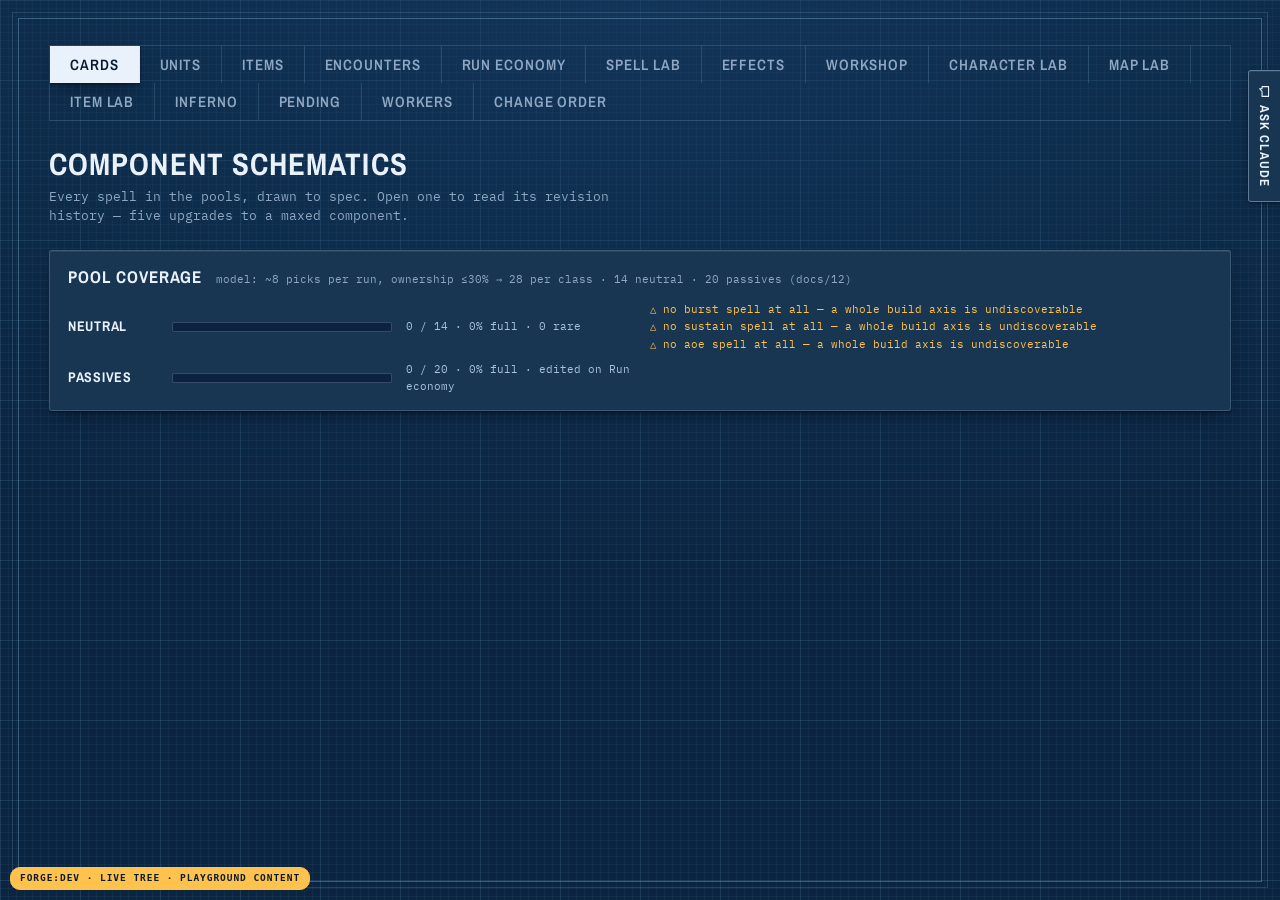
==== commit 923858a6: "deploy 2026-11-14T15:21 from cc1ed7c61438" ====
--- a/forge.html
+++ b/forge.html
@@ -11,9 +11,9 @@
       href="https://fonts.googleapis.com/css2?family=Archivo+Narrow:wght@500;600;700&family=IBM+Plex+Mono:ital,wght@0,400;0,500;1,400&display=swap"
       rel="stylesheet"
     />
-    <script type="module" crossorigin src="./assets/forge-wQsWg2d1.js"></script>
-    <link rel="modulepreload" crossorigin href="./assets/cardText-59wQZtqT.js">
-    <link rel="stylesheet" crossorigin href="./assets/forge-DDoKcylp.css">
+    <script type="module" crossorigin src="./assets/forge-BrRqk6kM.js"></script>
+    <link rel="modulepreload" crossorigin href="./assets/cardText-CqKnICWl.js">
+    <link rel="stylesheet" crossorigin href="./assets/forge-D0QIvUxz.css">
   </head>
   <body>
     <div id="forge"></div>
--- a/assets/forge-D0QIvUxz.css
+++ b/assets/forge-D0QIvUxz.css
@@ -0,0 +1 @@
+:root{--paper:#0b2440;--paper-deep:#071a2e;--paper-well:#081f36;--grid-fine:#7ec4e80e;--grid-major:#7ec4e81a;--line:#92c8e857;--line-faint:#92c8e82e;--surface:#183651;--surface-hi:#1e4164;--surface-sunken:#0c2340;--panel-line:#a8c2dd42;--panel-line-hi:#a8c2dd80;--ink:#e9f2fb;--ink-2:#a8c2dd;--ink-3:#8fa7c2;--ink-faint:#e9f2fb42;--redline:#ff5a3c;--redline-text:#ff8a74;--ok:#52d6a0;--warn:#ffc24d;--cursed:#e08ad8;--cyan:#6fd3ef;--edge:inset 0 1px 0 #d9eafa14;--lift-1:0 1px 2px #020a148c, 0 8px 20px -10px #020a14cc;--lift-2:0 2px 5px #020a1499, 0 18px 38px -14px #020a14e6;--r:3px;--mono:"IBM Plex Mono", ui-monospace, monospace;--draft:"Archivo Narrow", "Arial Narrow", sans-serif}*{box-sizing:border-box}body{background:radial-gradient(130% 95% at 50% 0%, #18426c8c, transparent 70%), linear-gradient(var(--grid-fine) 1px, transparent 1px) 0 0 / 8px 8px, linear-gradient(90deg, var(--grid-fine) 1px, transparent 1px) 0 0 / 8px 8px, linear-gradient(var(--grid-major) 1px, transparent 1px) 0 0 / 80px 80px, linear-gradient(90deg, var(--grid-major) 1px, transparent 1px) 0 0 / 80px 80px, var(--paper);color:var(--ink);font-family:var(--mono);-webkit-font-smoothing:antialiased;background-attachment:fixed;min-height:100vh;margin:0;padding:18px;font-size:13px;line-height:1.55}#forge{border:1px solid var(--line);outline:1px solid var(--line-faint);outline-offset:5px;max-width:1280px;min-height:calc(100vh - 36px);margin:0 auto;padding:26px 30px 40px;position:relative}.sheet-index{border:1px solid var(--line-faint);flex-wrap:wrap;gap:0;width:fit-content;margin-bottom:26px;display:flex}.sheet-tab{font-family:var(--draft);letter-spacing:.06em;text-transform:uppercase;color:var(--ink-3);border:none;border-right:1px solid var(--line-faint);cursor:pointer;background:0 0;padding:8px 20px;font-size:15px;font-weight:600}.sheet-tab:last-child{border-right:none}.sheet-tab:hover{color:var(--ink);background:#92c8e812}.sheet-tab.open{color:var(--paper-deep);background:var(--ink);box-shadow:var(--lift-1)}.sheet-tab:focus-visible,button:focus-visible,input:focus-visible,select:focus-visible,textarea:focus-visible{outline:2px solid var(--redline);outline-offset:2px}.sheet-title{font-family:var(--draft);letter-spacing:.035em;text-transform:uppercase;color:var(--ink);margin:34px 0 6px;font-size:31px;font-weight:700;line-height:1.1}.sheet-title:first-of-type{margin-top:0}.sheet-sub{color:var(--ink-3);max-width:72ch;margin:0 0 24px;font-size:12.5px}.panel,.detail,.request-out,.plan,.schematic,.order fieldset,.lab-form fieldset{background:var(--surface);border:1px solid var(--panel-line);border-radius:var(--r);box-shadow:var(--edge), var(--lift-1)}.panel{margin-bottom:20px;padding:2px 16px 6px;overflow-x:auto}.forge-offline-banner{color:#ffd27a;font-family:var(--mono,monospace);background:#3a2a10;border:1px solid #b8860b;margin:0 0 10px;padding:6px 14px;font-size:12px}.schematic-grid{grid-template-columns:repeat(auto-fill,minmax(236px,1fr));gap:16px;margin-bottom:4px;display:grid}.schematic{cursor:pointer;color:var(--ink);text-align:left;font:inherit;padding:13px 15px 12px;transition:box-shadow .12s,border-color .12s,transform .12s;position:relative}.schematic:before{content:"";border-radius:var(--r) 0 0 var(--r);background:var(--line);width:2px;position:absolute;inset:0 auto 0 0}.schematic:hover{border-color:var(--panel-line-hi);box-shadow:var(--edge), var(--lift-2);transform:translateY(-1px)}.schematic.open{background:var(--surface-hi);border-color:var(--redline);box-shadow:var(--edge), var(--lift-2), 0 0 0 1px #ff5a3c59}.schematic.open:before{background:var(--redline)}.schematic .s-name{font-family:var(--draft);letter-spacing:.015em;color:var(--ink);padding-right:62px;font-size:19px;font-weight:700;line-height:1.15}.schematic .s-pool{letter-spacing:.09em;text-transform:uppercase;color:var(--ink-2);background:var(--surface-sunken);border:1px solid var(--panel-line);border-radius:2px;padding:1px 6px;font-size:9.5px;position:absolute;top:12px;right:13px}.schematic .s-dim{color:var(--ink-2);margin-top:8px;font-size:12px}.schematic .s-dim .measure{color:var(--ink);font-variant-numeric:tabular-nums;background:#6fd3ef1f;border-radius:2px;padding:0 5px;font-weight:500;box-shadow:inset 0 0 0 1px #6fd3ef4d}.schematic.cursed{border-color:#e08ad880}.schematic.cursed:before{background:var(--cursed)}.schematic.cursed .s-name{color:var(--cursed)}.s-curse{border-top:1px dotted var(--panel-line);color:var(--cursed);margin-top:9px;padding-top:8px;font-size:11.5px}.dimline{color:var(--ink-2);font-variant-numeric:tabular-nums;align-items:center;gap:5px;margin-top:8px;font-size:11px;display:flex}.dimline .wire{border-left:1px solid var(--line);border-right:1px solid var(--line);background:linear-gradient(var(--line), var(--line)) 0 50% / 100% 1px no-repeat;flex:1;height:9px}.detail{box-shadow:var(--edge), var(--lift-2);border-color:var(--panel-line-hi);margin:22px 0;padding:18px 22px 20px}.detail h3{font-family:var(--draft);letter-spacing:.03em;text-transform:uppercase;color:var(--ink);margin:0;font-size:23px;font-weight:700}.d-desc{color:var(--ink-2);margin:3px 0 14px}.d-desc:last-child{margin-bottom:0}.preview{border-top:2px solid var(--cyan);background:var(--surface-hi)}.preview>h3:after{content:"";background:var(--cyan);width:46px;height:2px;margin-top:6px;display:block}.rev-table,.spec-table{border-collapse:collapse;width:100%;font-size:12.5px}.rev-table th,.spec-table th{font-family:var(--draft);letter-spacing:.07em;text-transform:uppercase;color:var(--ink-2);text-align:left;border-bottom:1.5px solid var(--panel-line-hi);white-space:nowrap;padding:8px 12px 6px 0;font-size:11.5px;font-weight:700}.rev-table td,.spec-table td{border-bottom:1px solid var(--panel-line);vertical-align:top;color:var(--ink);padding:7px 12px 7px 0}.rev-table tr:last-child td,.spec-table tr:last-child td{border-bottom:none}.spec-table tbody tr:hover td{background:#92c8e80f}.spec-table tr.draft-row td{color:var(--ink-2);font-style:italic}.spec-table tr.draft-row td:first-child{box-shadow:inset 2px 0 0 var(--warn)}.rev-table .rev-id{font-family:var(--draft);color:var(--cyan);font-size:14px;font-weight:700}.rev-table .delta{color:var(--redline-text)}.spec-table .num,.rev-table .num{font-variant-numeric:tabular-nums;font-weight:500}.spec-table td:first-child{font-weight:500}.plans{grid-template-columns:repeat(auto-fill,minmax(320px,1fr));gap:20px;display:grid}.plan{padding:14px 16px 16px}.plan h4{font-family:var(--draft);text-transform:uppercase;letter-spacing:.03em;color:var(--ink);margin:0 0 2px;font-size:18px;font-weight:700}.plan .plan-meta{color:var(--ink-2);font-variant-numeric:tabular-nums;margin-bottom:10px;font-size:11.5px}.plan-figure{background:var(--paper-well);border:1px solid var(--panel-line);border-radius:2px;padding:8px;box-shadow:inset 0 2px 8px #020a148c}.plan svg{width:100%;height:auto;display:block}.plan .legend{color:var(--ink-2);margin-top:10px;font-size:11px}.order{max-width:820px}.order fieldset,.lab-form fieldset{margin:0 0 18px;padding:16px 18px 18px}.order legend,.lab-form legend{font-family:var(--draft);text-transform:uppercase;letter-spacing:.08em;color:var(--ink);background:var(--surface-sunken);border:1px solid var(--panel-line);border-radius:2px;margin-left:-2px;padding:2px 10px;font-size:12px;font-weight:700}.order .row,.lab-form .row{flex-wrap:wrap;gap:16px;margin-top:12px;display:flex}.lab-form .row{align-items:flex-end}.order label,.lab-field label{letter-spacing:.08em;text-transform:uppercase;color:var(--ink-2);margin-bottom:4px;font-size:10px;display:block}.order input,.order select,.order textarea,.lab-form input[type=text],.lab-form input:not([type]),.lab-form input[type=number],.lab-form select,.lab-form textarea,.lab-actions select{background:var(--surface-sunken);border:1px solid var(--panel-line);border-bottom:1.5px dashed var(--redline);color:var(--ink);font-family:var(--mono);border-radius:2px 2px 0 0;padding:5px 7px;font-size:13px;box-shadow:inset 0 1px 3px #020a1473}.order input{min-width:150px}.order input:hover,.order select:hover,.order textarea:hover,.lab-form input:hover,.lab-form select:hover,.lab-form textarea:hover,.lab-actions select:hover{border-color:var(--panel-line-hi);border-bottom-color:var(--redline)}.order input::placeholder,.order textarea::placeholder,.lab-form textarea::placeholder{color:var(--ink-3)}.order textarea,.lab-form textarea{resize:vertical;border:1px solid var(--panel-line);border-bottom:1.5px dashed var(--redline);width:100%;padding:10px;line-height:1.5}.order textarea{min-height:110px}.lab-form textarea{min-height:76px}.order select option,.lab-form select option,.lab-actions select option{background:var(--surface-sunken);color:var(--ink)}.lab-form textarea.bad{border-color:var(--warn);border-bottom-color:var(--warn);background:#ffc24d17}.lab-form input[type=checkbox]{accent-color:var(--redline);width:14px;height:14px}.order .actions{flex-wrap:wrap;align-items:center;gap:14px;margin-top:6px;display:flex}.btn-stamp{font-family:var(--draft);text-transform:uppercase;letter-spacing:.08em;color:var(--redline-text);background:var(--surface);border:2px solid var(--redline);cursor:pointer;box-shadow:var(--lift-1);border-radius:2px;padding:8px 18px;font-size:14px;font-weight:700;transform:rotate(-1.2deg)}.btn-stamp:hover{color:#fff;background:#ff5a3c2e}.btn-stamp:active{box-shadow:none;transform:rotate(-1.2deg)translateY(1px)}.copy-note{color:var(--ink-2);font-size:12px}.request-out{white-space:pre-wrap;color:var(--ink);background:var(--surface-hi);border-left:3px solid var(--cyan);box-shadow:var(--edge), var(--lift-2);margin-top:18px;padding:16px 18px;font-size:12.5px;line-height:1.6;overflow-x:auto}.request-out:empty{display:none}.fx-row{background:var(--surface-sunken);border:1px solid var(--panel-line);border-radius:2px;align-items:flex-end;gap:12px;margin-bottom:8px;padding:10px 12px}.fx-row .btn-stamp{box-shadow:none;padding:3px 9px;font-size:11px;transform:none}.kit-check{background:var(--surface-sunken);border:1px solid var(--panel-line);cursor:pointer;color:var(--ink-2);border-radius:999px;align-items:center;gap:4px;margin:0 6px 6px 0;padding:3px 9px 3px 6px;font-size:12px;display:inline-flex}.kit-check:hover{border-color:var(--panel-line-hi);color:var(--ink)}.kit-check:has(input:checked){border-color:var(--redline);color:var(--ink);background:#ff5a3c29}.lab-actions{flex-wrap:wrap;align-items:center;gap:12px;margin:16px 0;display:flex}.lab-error,.lab-ok,.lab-crit{margin-top:6px;padding-left:2px;font-size:12.5px}.lab-error{color:var(--warn)}.lab-ok{color:var(--ok);font-weight:500}.lab-crit{color:var(--redline-text);cursor:help;font-weight:500}.verdict{font-family:var(--draft);letter-spacing:.02em;background:var(--surface-sunken);box-shadow:var(--edge);font-variant-numeric:tabular-nums;cursor:help;border-left:4px solid;border-radius:2px;align-items:baseline;gap:8px;margin-top:14px;padding:10px 14px;font-size:17px;font-weight:700;display:flex}.verdict--ok{color:var(--ok);background:#52d6a01f}.verdict--warn{color:var(--warn);background:#ffc24d1f}.verdict--over{color:var(--redline-text);background:#ff5a3c24}.map-canvas{cursor:crosshair;max-width:880px;padding:14px 16px}.map-canvas svg{background:var(--paper-well);border:1px solid var(--panel-line);border-radius:2px;box-shadow:inset 0 2px 10px #020a1499}.map-cell{cursor:pointer}.map-cell:hover polygon{stroke:var(--redline);stroke-width:1.8px}.nameplate{border-bottom:1px solid var(--ink-faint);flex-wrap:wrap;align-items:baseline;gap:16px;margin:2px 0 18px;padding-bottom:12px;display:flex}.nameplate input,.nameplate select{border:none;border-bottom:1.5px dashed var(--redline);color:var(--ink);font-family:var(--mono);background:0 0;padding:3px 2px;font-size:13px}.nameplate select option{background:var(--paper-deep)}.nameplate .plate-name{font-family:var(--draft);letter-spacing:.03em;text-transform:uppercase;max-width:300px;font-size:26px;font-weight:700}.nameplate .plate-id{color:var(--ink-2);max-width:170px;font-size:12px}.nameplate .plate-desc{min-width:240px;color:var(--ink-2);flex:1;font-style:italic}.nameplate .plate-baselvl{align-items:baseline;gap:6px;display:inline-flex}.nameplate .plate-baselvl label{color:var(--ink-3);font-size:10px}.nameplate .plate-baselvl input{width:48px}.bench{align-items:flex-start;gap:2px;margin-bottom:8px;padding:14px 4px 18px;display:flex;overflow-x:auto}.node{border:1px solid var(--panel-line-hi);border-radius:var(--r);background:var(--surface);min-width:150px;box-shadow:var(--edge), var(--lift-1);flex:none;position:relative}.node-cast{outline:1px solid var(--line-faint);outline-offset:3px;border-width:1.5px}.node-fx{cursor:grab}.node-fx.dragging{opacity:.45}.node-fx.drop-target{border-color:var(--redline)}.node-head{border-bottom:1px solid var(--ink-faint);align-items:center;gap:7px;padding:7px 10px;display:flex}.node-title,.node-type{font-family:var(--draft);letter-spacing:.07em;text-transform:uppercase;font-size:14px;font-weight:700}.node-type{color:var(--ink);cursor:pointer;background:0 0;border:none;padding:0}.node-type option{background:var(--paper-deep);font-family:var(--mono)}.node-glyph{color:var(--redline);display:inline-flex}.node-del{color:var(--ink-2);cursor:pointer;background:0 0;border:none;margin-left:auto;padding:0 2px;font-size:11px}.node-del:hover{color:var(--redline)}.node-body{flex-direction:column;gap:8px;padding:9px 10px 11px;display:flex}.node-hint{color:var(--ink-2);max-width:150px;font-size:11px;font-style:italic}.node-nested{border-left:1px dashed var(--panel-line);flex-direction:column;gap:8px;margin-left:7px;padding-left:9px;display:flex}.node-warn{color:var(--warn);font-size:11.5px;font-weight:500;line-height:1.35}.node-unknown{max-width:230px}.node-unknown .node-hint{max-width:100%}.node-unknown input{max-width:92px}.node-json{color:var(--ink-2);font-size:10.5px}.node-json summary{cursor:pointer;letter-spacing:.04em}.node-json pre{max-height:160px;font-family:var(--mono);color:var(--ink-2);margin:6px 0 0;font-size:10px;line-height:1.45;overflow:auto}.node-step{letter-spacing:.1em;text-transform:uppercase;color:var(--ink-2);font-size:9px;position:absolute;bottom:-16px;left:0}.node-row{align-items:center;gap:8px;display:flex}.node-row label,.stepper label{color:var(--ink-2);font-size:10px}.node-row select,.node-body>select{border:none;border-bottom:1.5px dashed var(--redline);color:var(--ink);font-family:var(--mono);background:0 0;align-self:flex-start;font-size:12px}.node-row select option,.node-body>select option{background:var(--paper-deep)}.node-pins{gap:6px;display:flex}.pin{font-family:var(--mono);letter-spacing:.05em;color:var(--ink-2);border:1px solid var(--ink-faint);cursor:pointer;background:0 0;padding:2px 8px;font-size:10px}.pin.on{color:var(--paper);background:var(--ink);border-color:var(--ink)}.node-wire{color:var(--ink-2);flex:none;align-self:center;margin-top:8px}.node-add{border-style:dashed;border-color:var(--ink-2);min-width:64px;color:var(--ink-2);cursor:pointer;box-shadow:none;text-align:center;background:0 0;align-self:center;padding:14px 10px}.node-add:hover{color:var(--redline);border-color:var(--redline)}.node-add-plus{font-size:20px;line-height:1;display:block}.node-add-label{letter-spacing:.1em;text-transform:uppercase;font-size:10px}.node-gap-rail{flex-direction:column;flex:none;align-self:center;gap:6px;max-width:230px;margin-left:10px;display:flex}.node-add-gap{border-color:var(--warn);color:var(--warn);align-self:stretch}.node-add-gap:hover{color:var(--warn);border-color:var(--warn);background:#ffc24d14}.node-gap{border-style:dashed;border-color:var(--warn);width:100%;min-width:0}.node-gap .node-head{border-bottom-color:#ffc24d4d}.node-gap-icon{color:var(--warn);font-size:12px}.node-gap-id{font-family:var(--mono);color:var(--ink-2);font-size:10.5px}.node-gap-status{letter-spacing:.1em;text-transform:uppercase;color:var(--warn);font-size:9.5px}.node-gap-desc{color:var(--ink);font-size:11px;line-height:1.45}.node-gap-note{color:var(--ink-2);font-size:10.5px;font-style:italic}.node-gap-shipped{border-color:var(--ok);border-style:solid}.node-gap-shipped .node-gap-icon,.node-gap-shipped .node-gap-status{color:var(--ok)}.node-gap-text{resize:vertical;width:100%;min-height:70px;font:inherit;background:var(--paper-deep);color:var(--ink);border:1px solid var(--ink-faint);padding:6px;font-size:11px}.node-gap-send{align-self:flex-start}.node-gap-msg{max-width:230px;font-size:10.5px}.stepper-row{align-items:center;gap:6px;display:flex}.step-btn{border:1px solid var(--ink-faint);width:20px;height:20px;color:var(--ink);cursor:pointer;font-family:var(--mono);background:0 0;padding:0;line-height:1}.step-btn:hover{border-color:var(--redline);color:var(--redline)}.step-value{text-align:center;font-variant-numeric:tabular-nums;min-width:26px;color:var(--redline);font-size:15px}.area-pick{gap:5px;display:flex}.area-btn{border:1px solid var(--ink-faint);color:var(--ink-2);cursor:pointer;background:0 0;padding:2px;line-height:0}.area-btn.on{color:var(--redline);border-color:var(--redline)}.lab-panels{grid-template-columns:minmax(260px,420px) 1fr;align-items:start;gap:18px;margin-bottom:20px;display:grid}.plot{background:var(--surface);border:1px solid var(--panel-line);border-radius:var(--r);box-shadow:var(--edge), var(--lift-1);padding:12px 16px 10px}.plot h3,.checks h3,.rail-title,.milestone h3{font-family:var(--draft);letter-spacing:.05em;text-transform:uppercase;margin:0 0 8px;font-size:16px;font-weight:700}.plot-svg svg{width:100%;max-width:380px;height:auto;margin:0 auto;display:block}.plot .legend{color:var(--ink-2);margin-top:8px;font-size:11px}.checks{margin-top:0}.meter-label{color:var(--ink-2);letter-spacing:.08em;text-transform:uppercase;margin-top:10px;font-size:10px}.meter svg{max-width:280px;display:block}.rail-wrap{margin-bottom:22px}.rail{align-items:stretch;gap:0;padding-bottom:6px;display:flex;overflow-x:auto}.rail-stop{text-align:left;background:var(--surface);border:1px solid var(--panel-line);border-radius:var(--r);min-width:128px;box-shadow:var(--edge), var(--lift-1);color:inherit;font:inherit;cursor:pointer;flex:1 1 0;padding:8px 10px 10px;position:relative}.rail-stop:hover{border-color:var(--panel-line-hi)}.rail-stop.editing{border-color:var(--redline);box-shadow:3px 3px #ff5a3c26}.rail-link{background:var(--ink-2);flex:0 0 18px;align-self:center;height:1px}.rail-head{align-items:baseline;gap:8px;display:flex}.rail-lvl{font-family:var(--draft);font-size:19px;font-weight:700}.rail-flag{color:var(--redline);letter-spacing:.08em;text-transform:uppercase;font-size:9px}.rail-spec{color:var(--ink-2);margin-top:4px;font-size:10.5px;line-height:1.45}.rail-dim{font-style:italic}.rail-evo{border-top:1px dashed var(--ink-faint);margin-top:8px;padding-top:6px}.rail-evo input{border:none;border-bottom:1.5px dashed var(--redline);width:100%;color:var(--ink);font-family:var(--mono);background:0 0;padding:2px 0;font-size:11px}.rail-evo.set input{color:var(--redline-text)}.rail-fork{margin-top:5px}.rail-fork label{letter-spacing:.09em;text-transform:uppercase;color:var(--redline-text);margin-bottom:1px;font-size:9px;display:block}.rail-evo-spec{color:var(--ink-2);margin-top:3px;font-size:10px}.d-evo{color:var(--redline);margin-top:8px;font-size:12px}.bench-level-badge{font-family:var(--mono);letter-spacing:.05em;color:var(--redline);border:1px solid var(--redline);border-radius:var(--r);text-transform:uppercase;align-items:center;gap:10px;width:fit-content;margin-bottom:10px;padding:4px 10px;font-size:11px;display:flex}.bench-level-badge .icon-btn{text-transform:none;letter-spacing:normal;font-size:10px}.lab-adv{margin-bottom:14px}.lab-adv summary{cursor:pointer;color:var(--ink-2);font-size:12px}.lab-adv textarea{border:1.5px dashed var(--redline);width:100%;min-height:110px;color:var(--ink);font-family:var(--mono);resize:vertical;background:0 0;margin-top:8px;padding:8px;font-size:12px}.lab-adv textarea.bad{background:#ffd16612;border-color:#ffd166}.lab-note textarea{min-height:54px}.lab-back-atelier{font-family:var(--draft);color:var(--ink-2);border:1px solid var(--panel-line);cursor:pointer;background:0 0;border-radius:2px;margin-bottom:14px;padding:5px 11px;font-size:12.5px;display:block}.lab-back-atelier:hover{border-color:var(--cyan);color:var(--cyan)}.locker{margin-bottom:18px}.locker-bar{background:var(--paper-deep);border:1px solid var(--line-faint);border-radius:var(--r);align-items:center;gap:14px;width:fit-content;padding:7px 12px;display:flex}.locker-toggle{font-family:var(--draft);letter-spacing:.08em;text-transform:uppercase;color:var(--ink-2);border:1px solid var(--panel-line);cursor:pointer;background:0 0;border-radius:2px;align-items:center;gap:6px;padding:3px 10px;font-size:12px;font-weight:700;display:inline-flex}.locker-toggle:hover{color:var(--ink);border-color:var(--panel-line-hi)}.locker-bench{color:var(--ink-3);align-items:baseline;gap:7px;font-size:12px;display:inline-flex}.locker-bench b{color:var(--ink);font-weight:500}.locker-bench-label{letter-spacing:.08em;text-transform:uppercase;font-size:10px}.locker-new{font-family:var(--mono);color:var(--redline-text);border:1px dashed var(--redline);cursor:pointer;background:0 0;border-radius:2px;padding:3px 10px;font-size:11px}.locker-new:hover{background:#ff5a3c1a}.locker-head{align-items:center;gap:14px;margin-bottom:10px;display:flex}.locker-search{max-width:520px;color:var(--ink-3);border-bottom:1.5px dashed var(--redline);flex:1;align-items:center;gap:9px;padding:4px 2px 5px;display:flex}.locker-search input{color:var(--ink);font-family:var(--mono);background:0 0;border:none;outline:none;flex:1;font-size:13.5px}.locker-search input::placeholder{color:var(--ink-3);font-style:italic}.locker-search input::-webkit-search-cancel-button{filter:grayscale()brightness(1.6)}.locker-close{font-family:var(--mono);color:var(--ink-2);border:1px solid var(--panel-line);cursor:pointer;background:0 0;border-radius:2px;padding:3px 10px;font-size:11px}.locker-close:hover{color:var(--ink)}.locker-facets{flex-direction:column;gap:5px;margin:-2px 0 12px;display:flex}.facet-row{flex-wrap:wrap;align-items:center;gap:5px;display:flex}.facet-name{letter-spacing:.1em;text-transform:uppercase;color:var(--ink-3);min-width:46px;font-size:9px}.facet{font-family:var(--mono);color:var(--ink-2);border:1px solid var(--line-faint);cursor:pointer;background:0 0;border-radius:10px;padding:1px 9px;font-size:10px}.facet:hover{color:var(--ink);border-color:var(--panel-line-hi)}.facet.on{color:var(--paper-deep);background:var(--ink);border-color:var(--ink)}.locker-group{font-family:var(--draft);letter-spacing:.09em;text-transform:uppercase;color:var(--ink-3);align-items:center;gap:10px;margin:14px 0 7px;font-size:12px;font-weight:600;display:flex}.locker-group:after{content:"";background:var(--line-faint);flex:1;height:1px}.locker-grid{grid-template-columns:repeat(auto-fill,minmax(196px,1fr));gap:10px;display:grid}.locker-tile{text-align:left;font:inherit;color:var(--ink);background:var(--surface);border:1px solid var(--panel-line);border-radius:var(--r);box-shadow:var(--edge), var(--lift-1);cursor:pointer;padding:9px 11px 9px 13px;transition:box-shadow .12s,border-color .12s,transform .12s;position:relative}.locker-tile:before{content:"";border-radius:var(--r) 0 0 var(--r);background:var(--line);width:2px;position:absolute;inset:0 auto 0 0}.locker-tile:hover{border-color:var(--panel-line-hi);box-shadow:var(--edge), var(--lift-2);transform:translateY(-1px)}.locker-tile .tile-name{font-family:var(--draft);letter-spacing:.015em;padding-right:54px;font-size:15.5px;font-weight:700;display:block}.locker-tile .tile-tag{letter-spacing:.09em;text-transform:uppercase;color:var(--ink-2);background:var(--surface-sunken);border:1px solid var(--panel-line);border-radius:2px;padding:0 5px;font-size:8.5px;position:absolute;top:9px;right:10px}.locker-tile .tile-spec{color:var(--ink-2);margin-top:3px;font-size:10.5px;line-height:1.45;display:block}.tile-warn{color:var(--redline);cursor:help;font-size:11px;position:absolute;bottom:7px;right:9px}.locker-tile.accent-draft:before{background:var(--redline)}.locker-tile.accent-draft .tile-tag{color:var(--redline-text);border-color:#ff5a3c66}.locker-tile.accent-enemy:before{background:#ff5a3c8c}.locker-tile.accent-variant:before{background:var(--cyan)}.locker-tile.accent-cursed:before{background:var(--cursed)}.locker-tile.accent-cursed .tile-tag{color:var(--cursed)}.locker-blank{box-shadow:none;color:var(--ink-2);background:0 0;border-style:dashed}.locker-blank:before{display:none}.locker-blank:hover{color:var(--redline-text);border-color:var(--redline);box-shadow:none;transform:none}.locker-blank .tile-plus{font-size:18px;line-height:1;display:block}.locker-empty{color:var(--ink-3);margin-top:12px;font-size:12px;font-style:italic}.chip-row{flex-wrap:wrap;gap:7px;margin-top:8px;display:flex}.chip-row[hidden]{display:none}.chip{font-family:var(--mono);color:var(--ink-2);background:var(--surface-sunken);border:1px solid var(--panel-line);cursor:pointer;border-radius:2px;align-items:baseline;gap:7px;padding:3px 10px;font-size:11.5px;display:inline-flex}.chip:hover{border-color:var(--panel-line-hi);color:var(--ink)}.chip.on{color:var(--ink);border-color:var(--redline);box-shadow:inset 2px 0 0 var(--redline);background:#ff5a3c1a}.chip-sub{color:var(--ink-3);font-size:9.5px}.chip.on .chip-sub{color:var(--redline-text)}.kit-pool{letter-spacing:.09em;text-transform:uppercase;color:var(--ink-3);margin-top:12px;font-size:10px}.segmented{border:1px solid var(--panel-line);border-radius:2px;display:inline-flex;overflow:hidden}.seg{font-family:var(--mono);color:var(--ink-2);border:none;border-right:1px solid var(--panel-line);cursor:pointer;background:0 0;padding:4px 11px;font-size:11px}.seg:last-child{border-right:none}.seg:hover{color:var(--ink)}.seg.on{color:var(--paper-deep);background:var(--ink)}.dial-row{align-items:flex-end;gap:22px}.at-canvas.at-tool-select{cursor:crosshair}.at-marquee{border:1px dashed var(--cyan);pointer-events:none;z-index:60;background:#6fd3ef14;position:absolute}.at-node.at-selected,.at-note.at-selected{outline:2px solid var(--cyan);outline-offset:3px;box-shadow:var(--edge), var(--lift-2), 0 0 0 5px #6fd3ef2e, 0 0 18px #6fd3ef59}.at-node.at-selected:after,.at-note.at-selected:after{content:"✓";background:var(--cyan);width:17px;height:17px;color:var(--paper-deep);border-radius:50%;place-items:center;font-size:11px;font-weight:700;display:grid;position:absolute;top:-9px;right:-9px;box-shadow:0 1px 3px #020a1499}.at-node.at-locked.at-selected:after,.at-note.at-locked.at-selected:after{content:"✓"}.at-selhud{background:var(--surface-hi);border:1px solid var(--cyan);z-index:85;font-family:var(--mono);box-shadow:var(--edge), var(--lift-2);border-radius:20px;align-items:center;gap:10px;max-width:86%;padding:6px 14px;font-size:11px;animation:.16s cubic-bezier(.22,1,.36,1) rise-in;display:flex;position:absolute;top:12px;left:50%;transform:translate(-50%)}.at-selhud b{color:var(--cyan);white-space:nowrap;font-size:12px}.at-selhud-names{color:var(--ink-2);text-overflow:ellipsis;white-space:nowrap;overflow:hidden}.at-node.at-locked:after,.at-note.at-locked:after{content:"🔗";filter:hue-rotate(160deg)saturate(.6);font-size:10px;position:absolute;top:-8px;left:-8px}.at-miniplot-wrap{background:var(--surface-sunken);border:1px solid var(--panel-line);border-radius:var(--r);margin-top:8px;padding:8px 10px 6px}.at-miniplot svg{width:100%;height:auto;max-height:150px;display:block}.at-miniplot-legend{color:var(--ink-2);align-items:center;gap:6px;margin-top:4px;font-size:9.5px;display:flex}.at-miniplot-legend .dot{border-radius:50%;width:8px;height:8px;display:inline-block}.icon-btn{font-family:var(--mono);color:var(--ink-2);background:var(--surface-sunken);border:1px solid var(--panel-line);cursor:pointer;border-radius:2px;padding:1px 6px;font-size:10px;line-height:1.5}.icon-btn:hover{color:var(--redline-text);border-color:var(--redline)}.rail-fork-actions{vertical-align:1px;gap:4px;margin-left:8px;display:inline-flex}.rail-fork-actions .icon-btn{padding:0 5px;font-size:11px}.split-pane{background:var(--surface-sunken);border:1px solid var(--panel-line-hi);border-left:3px solid var(--cyan);border-radius:var(--r);box-shadow:var(--edge), var(--lift-1);margin:0 0 20px;padding:12px 16px 16px}.split-head{align-items:center;gap:10px;margin-bottom:4px;display:flex}.split-head .icon-btn:first-of-type{margin-left:auto}.split-title{font-family:var(--draft);letter-spacing:.05em;text-transform:uppercase;color:var(--cyan);font-size:16px;font-weight:700}.split-pane .lab-panels{margin-bottom:0}.split-pane .plot,.split-pane .checks,.split-pane .node{background:var(--surface)}.coverage{background:var(--surface);border:1px solid var(--panel-line);border-radius:var(--r);box-shadow:var(--edge), var(--lift-1);margin-bottom:22px;padding:13px 18px 15px}.coverage-head{flex-wrap:wrap;align-items:baseline;gap:14px;display:flex}.coverage-head h3{font-family:var(--draft);letter-spacing:.05em;text-transform:uppercase;margin:0;font-size:17px;font-weight:700}.coverage-model{color:var(--ink-3);font-size:10.5px}.coverage-rows{flex-direction:column;gap:9px;margin-top:11px;display:flex}.coverage-row{grid-template-columns:90px 220px 230px 1fr;align-items:center;gap:14px;display:grid}.coverage-pool{font-family:var(--draft);letter-spacing:.05em;text-transform:uppercase;font-size:14px;font-weight:700}.gauge{border:1px solid var(--panel-line);background:var(--surface-sunken);border-radius:2px;height:10px;overflow:hidden}.gauge-fill{background:var(--redline);width:0;height:100%;transition:width .5s cubic-bezier(.22,1,.36,1)}.gauge-fill.gauge-warn{background:var(--warn)}.gauge-fill.gauge-ok{background:var(--ok)}.gauge-label{color:var(--ink-2);font-variant-numeric:tabular-nums;font-size:11px}.coverage-hints{flex-direction:column;gap:1px;display:flex}.coverage-hint{color:var(--warn);font-size:10.5px}.coverage-hint.coverage-good{color:var(--ok)}.persona{background:var(--surface);border:1px solid var(--panel-line);border-left:3px solid var(--cyan);border-radius:var(--r);box-shadow:var(--edge), var(--lift-1);margin-bottom:16px;padding:11px 16px 13px}.persona-head{flex-wrap:wrap;align-items:baseline;gap:12px;display:flex}.persona-title{font-family:var(--draft);letter-spacing:.06em;text-transform:uppercase;color:var(--cyan);font-size:15px;font-weight:700}.persona-sub{color:var(--ink-3);font-size:10.5px}.persona-refine{margin-left:auto}.persona-note{color:var(--ink-2);font-size:10.5px}.persona-text{border:1.5px dashed var(--redline);width:100%;min-height:58px;color:var(--ink);font-family:var(--mono);resize:vertical;background:0 0;margin-top:9px;padding:8px 10px;font-size:12.5px;line-height:1.6}.locker-tile.dragging{opacity:.45}.drop-hot{outline:2px dashed var(--cyan);outline-offset:3px;border-radius:var(--r)}@keyframes rise-in{0%{opacity:0;transform:translateY(6px)}to{opacity:1;transform:none}}.preview-pop{animation:.14s cubic-bezier(.22,1,.36,1) rise-in}.locker-body{animation:.18s cubic-bezier(.22,1,.36,1) rise-in}.fork-bench,.split-pane,.bench-level-badge,.slip-body{animation:.2s cubic-bezier(.22,1,.36,1) rise-in}.intercom-panel:not([hidden]){animation:.16s cubic-bezier(.22,1,.36,1) rise-in}.node{animation:.17s cubic-bezier(.22,1,.36,1) rise-in}.tag-row{flex-wrap:wrap;align-items:center;gap:6px;margin-top:12px;display:flex}.tag-row>label{color:var(--ink-3);letter-spacing:.08em;text-transform:uppercase;font-size:10px}.tag-chip{font-family:var(--mono);color:var(--cyan);cursor:pointer;background:#6fd3ef14;border:1px solid #6fd3ef66;border-radius:10px;padding:1px 9px;font-size:10.5px}.tag-chip:hover{color:var(--redline-text);border-color:var(--redline)}.tag-input{border:none;border-bottom:1.5px dashed var(--redline);color:var(--ink);font-family:var(--mono);background:0 0;min-width:300px;padding:2px;font-size:11px}.tag-input::placeholder{color:var(--ink-3);font-style:italic}.at-bar{flex-wrap:wrap;align-items:center;gap:10px;margin-bottom:12px;display:flex}.at-bar-label{letter-spacing:.1em;text-transform:uppercase;color:var(--ink-3);font-size:9.5px}.at-bar select{border:none;border-bottom:1.5px dashed var(--redline);color:var(--ink);font-family:var(--mono);background:0 0;font-size:12px}.at-bar select option{background:var(--paper-deep)}.at-add-spell input{border:none;border-bottom:1.5px dashed var(--redline);color:var(--ink);font-family:var(--mono);background:0 0;font-size:11.5px}.at-switch{flex-wrap:wrap;align-items:center;gap:7px;margin:-4px 0 12px;display:flex}.at-sw-btn{background:var(--surface);border:1px solid var(--panel-line);border-radius:var(--r);box-shadow:var(--edge), var(--lift-1);color:var(--ink-2);font-family:var(--mono);cursor:pointer;align-items:baseline;gap:6px;padding:4px 10px;font-size:11px;display:inline-flex}.at-sw-btn:hover{color:var(--ink);border-color:var(--redline)}.at-sw-btn.on{color:var(--ink);border-color:var(--cyan);cursor:default;border-left-width:3px}.at-sw-badge{letter-spacing:.06em;text-transform:uppercase;color:var(--warn);font-size:9.5px}.at-sw-badge.done{color:var(--ok)}.at-sw{align-items:center;gap:2px;display:inline-flex}.at-sw-act{color:var(--ink-3);cursor:pointer;font-family:var(--mono);background:0 0;border:none;border-radius:3px;padding:3px 4px;font-size:11px;line-height:1}.at-sw-act:hover{background:var(--surface);color:var(--ink)}.at-sw-act.danger{border:1px solid var(--redline);color:var(--redline);padding:2px 6px;font-size:10px}.at-sw-act.danger:hover{background:var(--redline);color:var(--paper)}.at-drawer-btn{border:1px dotted var(--panel-line);border-radius:var(--r);color:var(--ink-3);font-family:var(--mono);cursor:pointer;background:0 0;padding:4px 9px;font-size:10.5px}.at-drawer-btn:hover,.at-drawer-btn.on{color:var(--ink);border-color:var(--ink-3)}.at-drawer{border:1px solid var(--panel-line);border-left:3px solid var(--cyan);border-radius:var(--r);background:var(--surface);box-shadow:var(--edge), var(--lift-1);margin:-6px 0 12px;padding:8px 10px}.at-drawer-empty{font-family:var(--mono);color:var(--ink-3);font-size:11px;font-style:italic}.at-drawer-class{font-family:var(--mono);letter-spacing:.08em;text-transform:uppercase;color:var(--ink-3);border-bottom:1px dotted var(--panel-line);padding:7px 0 3px;font-size:9.5px}.at-drow{flex-wrap:wrap;align-items:center;gap:8px;padding:3px 0;display:flex}.at-drow.on{background:color-mix(in srgb, var(--cyan) 10%, transparent)}.at-drow-open{color:var(--ink-2);cursor:pointer;font-family:var(--mono);text-align:left;background:0 0;border:none;padding:0;font-size:11.5px}.at-drow-open:hover{color:var(--cyan);text-decoration:underline}.at-drow.on .at-drow-open{color:var(--ink);cursor:default;text-decoration:none}.at-drow-when{font-family:var(--mono);color:var(--ink-3);min-width:56px;font-size:10px}.at-drow-diff{font-family:var(--mono);color:var(--warn);font-size:10.5px}.at-drow-diff.same{color:var(--ink-3);font-style:italic}.at-drow-tag{font-family:var(--mono);letter-spacing:.06em;color:var(--cyan);font-size:9.5px}.at-drow-note{color:var(--ink-3);font-size:10.5px;font-style:italic}.at-drow-acts{align-items:center;gap:2px;margin-left:auto;display:inline-flex}.at-promote{border:1px dashed var(--redline);border-radius:var(--r);color:var(--ink-2);font-family:var(--mono);cursor:pointer;background:0 0;margin-left:4px;padding:4px 10px;font-size:11px}.at-promote:hover{color:var(--ink);border-style:solid}.at-promote-note{color:var(--ink-3);font-size:10.5px;font-style:italic}.at-prod-unread{color:var(--warn);font-style:normal;font-weight:600}.at-newdraft{border:1px dashed var(--cyan);border-radius:var(--r);color:var(--cyan);font-family:var(--mono);cursor:pointer;background:0 0;padding:4px 10px;font-size:11px}.at-newdraft:hover{color:var(--ink);border-style:solid}.at-nd{background:var(--surface);border:1px solid var(--cyan);border-radius:var(--r);box-shadow:var(--edge), var(--lift-1);align-items:center;gap:7px;padding:4px 8px;display:inline-flex}.at-nd-label{font-family:var(--mono);letter-spacing:.08em;text-transform:uppercase;color:var(--ink-3);font-size:9.5px}.at-nd-text{border:none;border-bottom:1.5px dashed var(--cyan);color:var(--ink);font-family:var(--mono);background:0 0;outline:none;min-width:150px;font-size:11.5px}.at-nd-ok{padding:2px 8px;font-size:10.5px}.at-nd-x{color:var(--ink-3);cursor:pointer;font-family:var(--mono);background:0 0;border:none;font-size:11px}.at-nd-x:hover{color:var(--redline)}.at-starters{flex-wrap:wrap;align-items:baseline;gap:10px;margin:-6px 0 12px;display:flex}.at-starters-label{font-family:var(--mono);letter-spacing:.08em;text-transform:uppercase;color:var(--ink-3);font-size:9.5px}.at-starters-row{flex-wrap:wrap;align-items:center;gap:6px;display:flex}.at-starters-none{color:var(--ink-3);font-size:10.5px;font-style:italic}.at-starter{background:var(--surface);border:1px solid var(--warn);border-radius:var(--r);color:var(--ink);font-family:var(--mono);align-items:center;gap:5px;padding:3px 8px;font-size:10.5px;display:inline-flex}.at-starter:before{content:"★";color:var(--warn);font-size:10px}.at-starter.bad{border-color:var(--redline);color:var(--redline)}.at-starter.bad:before{content:"▲";color:var(--redline)}.at-char{flex-wrap:wrap;align-items:stretch;gap:18px;margin-bottom:12px;display:flex}.at-stats{gap:8px;display:flex}.at-stat{background:var(--surface);border:1px solid var(--panel-line);border-radius:var(--r);box-shadow:var(--edge), var(--lift-1);text-align:center;min-width:52px;padding:7px 12px 6px}.at-stat b{font-family:var(--draft);color:var(--ink);font-size:19px;font-weight:700;display:block}.at-stat span{letter-spacing:.1em;color:var(--ink-3);font-size:8.5px}.at-idea{background:var(--surface);border:1px solid var(--panel-line);border-left:3px solid var(--cyan);border-radius:var(--r);min-width:260px;box-shadow:var(--edge), var(--lift-1);flex:1;padding:7px 14px 9px}.at-idea-label{letter-spacing:.1em;text-transform:uppercase;color:var(--cyan);font-size:9px}.at-idea-text{color:var(--ink-2);font-size:11.5px;font-style:italic;line-height:1.55}.at-stage{align-items:stretch;gap:10px;width:calc(100vw - 72px);margin-left:calc(50% - 50vw + 36px);display:flex}.at-canvas{border:1px solid var(--line);border-radius:var(--r);background:linear-gradient(var(--grid-fine) 1px, transparent 1px) 0 0 / 24px 24px, linear-gradient(90deg, var(--grid-fine) 1px, transparent 1px) 0 0 / 24px 24px, var(--paper-deep);cursor:grab;touch-action:none;flex:1;height:max(560px,74vh);position:relative;overflow:hidden}.at-canvas:active{cursor:grabbing}.at-inner{transform-origin:0 0;width:6000px;height:4000px;position:absolute;inset:0}.at-rail{background:var(--paper-deep);border:1px solid var(--line-faint);border-radius:var(--r);flex-direction:column;align-items:center;gap:7px;padding:12px 7px;display:flex}.at-tool{width:34px;height:34px;color:var(--ink-2);border:1px solid var(--panel-line);border-radius:var(--r);cursor:pointer;background:0 0;place-items:center;transition:color .12s,border-color .12s;display:grid}.at-tool:hover{color:var(--cyan);border-color:var(--cyan)}.at-tool.on{color:var(--paper-deep);background:var(--ink);border-color:var(--ink)}.at-tool.armed{color:var(--warn);border-color:var(--warn)}.at-zoom-label{color:var(--ink-3);font-variant-numeric:tabular-nums;font-size:9px}.at-rail-gap{border-top:1px solid var(--line-faint);width:22px;height:10px}.at-edges{pointer-events:none;width:100%;height:100%;position:absolute;inset:0}.at-wire{fill:none;stroke-width:1.6px;opacity:.85}.at-wire-l{stroke:var(--cyan)}.at-wire-r{stroke:var(--redline)}.at-wire-tag{fill:var(--ink-3);font-size:9px;font-family:var(--mono)}.at-node{background:var(--surface);border:1px solid var(--panel-line-hi);border-radius:var(--r);width:208px;box-shadow:var(--edge), var(--lift-1);cursor:grab;-webkit-user-select:none;user-select:none;padding:8px 11px 9px;position:absolute}.at-node:active{cursor:grabbing}.at-node:hover{border-color:var(--cyan);box-shadow:var(--edge), var(--lift-2)}.at-node.at-el-fire,.at-detail.at-el-fire,.fx-card.at-el-fire,.fx-editor.at-el-fire{background:radial-gradient(90% 55% at 50% 108%,#ff7a3c54,#0000 70%),radial-gradient(40% 30% at 22% 100%,#ffc24d24,#0000 70%),linear-gradient(#2e2022 0%,#3c2a24 100%);border-bottom-color:#ff7a3c80}.at-node.at-el-water,.at-detail.at-el-water,.fx-card.at-el-water,.fx-editor.at-el-water{background:linear-gradient(118deg,#0000 42%,#bee8ff1a 43%,#0000 46% 60%,#bee8ff12 61%,#0000 64%),radial-gradient(120% 90% at 85% -12%,#ade2ff38,#0000 55%),linear-gradient(#22435e 0%,#16324a 100%);border-top-color:#ade2ff8c}.at-node.at-el-earth,.at-detail.at-el-earth,.fx-card.at-el-earth,.fx-editor.at-el-earth{background:repeating-linear-gradient(#0000 0 9px,#d6c4800d 9px 11px,#0000 11px 22px,#78704614 22px 24px),linear-gradient(#33341f 0%,#2a2b18 100%);border-bottom-color:#b0a05c80}.at-node.at-el-air,.at-detail.at-el-air,.fx-card.at-el-air,.fx-editor.at-el-air{background:linear-gradient(102deg,#0000 18%,#bef0ff17 19%,#0000 23% 48%,#bef0ff12 49%,#0000 54% 78%,#bef0ff0d 79%,#0000 84%),linear-gradient(135deg,#1f4450 0%,#203c4a 100%)}.at-node.at-rare{border:1.5px solid var(--warn);box-shadow:var(--edge), var(--lift-1), 0 0 0 1px #ffc24d40}.at-node.at-legendary{border:1.5px solid var(--cursed);box-shadow:var(--edge), var(--lift-1), 0 0 0 1px #e08ad84d}.at-detail.at-rare{border-color:var(--warn);border-left-width:3px}.at-detail.at-legendary{border-color:var(--cursed);border-left-width:3px}.at-node-head{align-items:baseline;gap:7px;display:flex}.at-node-name{font-family:var(--draft);letter-spacing:.02em;font-size:14.5px;font-weight:700}.at-node-tag{letter-spacing:.09em;text-transform:uppercase;color:var(--warn);font-size:8px}.at-node-missing{color:var(--redline);cursor:help;margin-left:auto;font-size:11px}.at-node-star{color:var(--ink-3);cursor:pointer;background:0 0;border:none;align-self:center;margin:0 -3px 0 -8px;padding:0;font-size:11px;line-height:1}.at-node-star:hover,.at-node-star.on{color:var(--warn)}.at-node.starter{border-top:2px solid var(--warn)}.fx-tomb-strip{flex-wrap:wrap;align-items:center;gap:6px;margin:-10px 0 12px;display:flex}.fx-tomb-label{letter-spacing:.08em;text-transform:uppercase;color:var(--ink-3);font-size:10px}.at-node-spec{color:var(--ink-2);margin-top:2px;font-size:10px;line-height:1.45}.at-node-verdict{margin-top:4px;font-size:9px}.at-node-verdict.ok{color:var(--ok)}.at-node-verdict.warn{color:var(--warn)}.at-node-verdict.over{color:var(--redline-text)}.at-ports{flex-direction:column;align-items:flex-start;gap:8px;display:flex;position:absolute;top:22px;left:calc(100% + 6px)}.at-port-group{border:1px dashed var(--line-faint);background:#071a2e8c;border-radius:7px;flex-direction:column;align-items:flex-start;gap:2px;padding:3px 5px 4px;display:flex}.at-port-group.has-wire{border-style:solid;border-color:var(--panel-line)}.at-port-group-lvl{font-family:var(--mono);letter-spacing:.1em;text-transform:uppercase;color:var(--ink-3);padding-left:2px;font-size:8px}.at-port-group.has-wire .at-port-group-lvl{color:var(--redline-text)}.at-port{border:1px solid var(--panel-line-hi);background:var(--surface-sunken);max-width:150px;color:var(--ink-2);font-family:var(--mono);cursor:pointer;white-space:nowrap;border-radius:9px;align-items:center;gap:5px;padding:2.5px 8px 2.5px 6px;font-size:9px;line-height:1;display:inline-flex}.at-port:hover{color:var(--redline-text);border-color:var(--redline)}.at-port .at-port-lvl{color:var(--ink-3);font-size:9px}.at-port .at-port-name{text-overflow:ellipsis;overflow:hidden}.at-port.wired{color:var(--ink);border-color:var(--cyan)}.at-port.wired .at-port-lvl{color:var(--cyan)}.at-port.dangling{color:var(--warn);border-color:var(--warn);border-style:dashed}.at-port.dangling .at-port-lvl{color:var(--warn)}.at-wire-live{pointer-events:none;stroke-dasharray:5 4}.at-canvas.at-wiring,.at-canvas.at-wiring .at-node{cursor:crosshair}.at-node.at-wire-target{outline:2px solid var(--cyan);outline-offset:2px}.at-port.at-port-right.wired{border-color:var(--redline)}.at-port.at-port-right.wired .at-port-lvl{color:var(--redline-text)}.at-note{width:300px;box-shadow:var(--edge), var(--lift-1);border:1px solid;border-radius:5px;padding:8px 14px 14px;position:absolute}.at-note.at-ai{flex-direction:column;width:260px;min-height:200px;display:flex;overflow:hidden}.at-note.at-ai .at-note-head{flex:none}.at-color-slate{background:#28303ceb;border-color:#a8c2dd47}.at-color-green{background:#172e20eb;border-color:#52d6a04d}.at-color-amber{background:#352c16eb;border-color:#ffc24d4d}.at-color-blue{background:#15283ceb;border-color:#6fd3ef52}.at-color-purple{background:#2c1e34eb;border-color:#e08ad84d}.at-color-cyanish{background:var(--surface-hi);border-color:#6fd3ef73}.at-swatches{gap:4px;margin-left:6px;display:inline-flex}.at-swatch{cursor:pointer;border:1px solid #e9f2fb40;border-radius:50%;width:11px;height:11px;padding:0}.at-swatch.on{border-color:var(--ink);box-shadow:0 0 0 1px var(--ink)}.at-sw-slate{background:#38445a}.at-sw-green{background:#1f5c3c}.at-sw-amber{background:#8a6420}.at-sw-blue{background:#1f5577}.at-sw-purple{background:#6a3e78}.at-grip{cursor:nwse-resize;background:linear-gradient(135deg,#0000 50%,#e9f2fb4d 50% 60%,#0000 60% 70%,#e9f2fb4d 70% 80%,#0000 80%);width:14px;height:14px;position:absolute;bottom:2px;right:2px}.at-note.at-back{opacity:.75}.at-note-head{letter-spacing:.08em;text-transform:uppercase;color:var(--ink-3);cursor:grab;align-items:center;gap:6px;padding-bottom:4px;font-size:9px;display:flex}.at-note-head .at-mini{margin-left:auto}.at-note-head .at-mini+.at-mini{margin-left:0}.at-mini{font-family:var(--mono);color:var(--ink-2);border:1px solid var(--panel-line);cursor:pointer;background:0 0;border-radius:2px;padding:1px 5px;font-size:9px}.at-mini:hover{color:var(--redline-text);border-color:var(--redline)}.at-mini.at-del.armed{color:var(--paper-deep);background:var(--redline);border-color:var(--redline)}.at-note textarea{resize:vertical;width:100%;min-height:80px;color:var(--ink);font-family:var(--mono);background:0 0;border:none;outline:none;font-size:11.5px;line-height:1.55}.at-ai-text{color:var(--ink);flex:auto;min-height:48px;font-size:10.5px;line-height:1.55;overflow-y:auto}.at-note-title{width:100%;color:var(--ink);font-family:var(--draft);letter-spacing:.02em;background:0 0;border:none;border-bottom:1px dashed #e9f2fb40;outline:none;margin-bottom:4px;padding:1px 0 3px;font-size:14px;font-weight:700}.at-note-title::placeholder{color:var(--ink-3);font-weight:400}.at-note-md{color:var(--ink);cursor:text;min-height:40px;font-size:12.5px;line-height:1.6}.at-note-md ol{margin:0 0 3px;padding-left:20px}.at-note-md ul ul{margin:1px 0 0;padding-left:14px}.at-note-md h3{font-size:15px}.at-note-md h4{font-size:13px}.at-note-md h3,.at-ai-text h3{font-family:var(--draft);margin:2px 0;font-size:13px}.at-note-md h4,.at-ai-text h4{font-family:var(--draft);color:inherit;opacity:.9;margin:2px 0;font-size:12px}.at-note-md p,.at-ai-text p{margin:0 0 2px}.at-note-md ul,.at-ai-text ul{margin:0 0 2px;padding-left:16px}.at-note-md code,.at-ai-text code{background:#00000040;border-radius:2px;padding:0 3px;font-size:10px}.at-note-md .md-gap{height:6px}.at-note-md .md-empty{opacity:.45;font-style:italic}.at-detail{background:var(--surface-hi);border:1px solid var(--panel-line-hi);border-left:3px solid var(--redline);border-radius:var(--r);width:280px;box-shadow:var(--edge), var(--lift-2);padding:8px 12px 11px;animation:.16s cubic-bezier(.22,1,.36,1) rise-in;position:absolute}.at-detail-name{font-family:var(--draft);font-size:15px;font-weight:700}.at-detail-rarity{letter-spacing:.1em;text-transform:uppercase;color:var(--ink-3);border:1px solid var(--panel-line);border-radius:2px;padding:0 5px;font-size:8px}.at-detail.at-rare .at-detail-rarity{color:var(--warn);border-color:#ffc24d73}.at-detail.at-legendary .at-detail-rarity{color:var(--cursed);border-color:#e08ad873}.at-detail-desc{color:var(--ink-2);margin:2px 0 4px;font-size:10.5px;font-style:italic}.at-detail-forks{grid-template-columns:1fr 1fr;gap:4px 10px;margin-top:7px;display:grid}.at-fork-row label{letter-spacing:.08em;text-transform:uppercase;color:var(--redline-text);font-size:8.5px;display:block}.at-fork-row input{border:none;border-bottom:1px dashed var(--redline);width:100%;color:var(--ink);font-family:var(--mono);background:0 0;font-size:10.5px}.at-chat{gap:6px;margin-top:9px;display:flex}.at-chat textarea{background:var(--surface-sunken);border:1px dashed var(--cyan);min-height:40px;color:var(--ink);font-family:var(--mono);resize:vertical;border-radius:2px;flex:1;padding:5px 7px;font-size:10.5px}.at-ask{font-family:var(--mono);color:var(--cyan);border:1px solid var(--cyan);cursor:pointer;background:0 0;border-radius:2px;align-self:flex-end;padding:4px 9px;font-size:10.5px}.at-ask:hover{background:#6fd3ef1a}.at-chat-status{color:var(--ink-3);min-height:12px;margin-top:4px;font-size:9px}@media (width<=760px){.at-stage{width:calc(100vw - 40px);margin-left:calc(50% - 50vw + 20px)}.at-canvas{height:70vh}.at-detail{width:min(280px,82vw)}.at-char{flex-direction:column}}.element-hint{background:var(--surface-sunken);border:1px solid var(--panel-line);border-left:3px solid var(--cyan);border-radius:var(--r);box-shadow:var(--edge), var(--lift-1);max-width:860px;margin:-6px 0 16px;padding:10px 14px 11px;font-size:11.5px}.element-hint-head{align-items:baseline;gap:9px;display:flex}.element-hint-icon{font-size:14px}.element-hint-identity{font-family:var(--draft);letter-spacing:.03em;color:var(--cyan);font-size:14px;font-weight:700}.element-hint-head .icon-btn{margin-left:auto}.element-hint-rule{color:var(--warn);margin-top:4px;font-size:10.5px}.element-hint-options{grid-template-columns:1fr 1fr;gap:3px 18px;margin-top:7px;display:grid}.element-hint-opt{color:var(--ink-2);line-height:1.5}.element-hint-opt b{color:var(--ink);font-weight:600}.hint-cost{letter-spacing:.08em;border:1px solid var(--panel-line);vertical-align:1px;border-radius:2px;padding:0 4px;font-size:8.5px}.hint-cost-data{color:var(--ok);border-color:#52d6a066}.hint-cost-charge,.hint-cost-hook{color:var(--warn);border-color:#ffc24d66}.hint-cost-cells{color:var(--cursed);border-color:#e08ad866}.element-hint-src{color:var(--ink-3);letter-spacing:.04em;margin-top:7px;font-size:9px}@media (width<=900px){.element-hint-options{grid-template-columns:1fr}}.lab-tools{flex-direction:column;gap:0;display:flex}.lab-tools .slip-toggle{margin-right:10px}.lab-tools .slip{margin-bottom:10px}.concept .slip-toggle{color:var(--cyan);border-color:var(--cyan)}.concept .slip-toggle:hover,.concept.open .slip-toggle{background:#6fd3ef1a}.concept .slip-body{border-left-color:var(--cyan)}.fit-btn{color:var(--cyan);margin-top:8px}.kit-bar{background:var(--paper-deep);border:1px solid var(--line-faint);border-radius:var(--r);flex-wrap:wrap;align-items:center;gap:10px;width:fit-content;margin:2px 0 16px;padding:7px 12px;display:flex}.kit-bar-label{letter-spacing:.1em;text-transform:uppercase;color:var(--ink-3);font-size:9.5px}.kit-bar select{border:none;border-bottom:1.5px dashed var(--redline);color:var(--ink);font-family:var(--mono);background:0 0;font-size:12px}.kit-bar select option{background:var(--paper-deep)}.kit-bar-spells{flex-wrap:wrap;gap:5px;display:inline-flex}.kit-bar-prod{letter-spacing:.04em;color:var(--redline);font-size:10px;font-family:var(--mono)}.btn-stamp-prod{border-color:var(--redline);color:var(--redline)}.lab-save-note{font-size:10.5px;font-family:var(--mono);color:var(--ink-3);align-self:center}.slip{margin:0 0 16px}.slip-toggle{font-family:var(--draft);letter-spacing:.08em;text-transform:uppercase;color:var(--redline-text);border:1px dashed var(--redline);cursor:pointer;background:0 0;border-radius:2px;align-items:center;gap:7px;padding:4px 12px;font-size:12px;font-weight:700;display:inline-flex}.slip-toggle:hover{background:#ff5a3c14}.slip.open .slip-toggle{background:#ff5a3c1f}.slip-body{background:var(--surface);border:1px solid var(--panel-line);border-left:3px solid var(--redline);border-radius:var(--r);box-shadow:var(--edge), var(--lift-1);max-width:820px;margin-top:10px;padding:13px 16px 14px}.slip-hint{color:var(--ink-2);margin:0 0 10px;font-size:12px}.slip-chips{flex-wrap:wrap;align-items:flex-end;gap:20px;margin-bottom:10px;display:flex}.slip-intent{border:1.5px dashed var(--redline);width:100%;min-height:64px;color:var(--ink);font-family:var(--mono);resize:vertical;background:0 0;padding:8px 10px;font-size:12.5px}.slip-actions{align-items:center;gap:12px;margin-top:10px;display:flex}.slip-note{color:var(--ink-2);font-size:11px}.intercom-place{font-family:var(--mono);color:var(--ok);cursor:pointer;background:#52d6a014;border:1px solid #52d6a066;border-radius:2px;margin-top:5px;padding:3px 9px;font-size:10.5px;display:block}.intercom-place:hover{background:#52d6a029}.rail-fork-live{cursor:pointer}.rail-fork-live:hover .rail-evo-spec{color:var(--redline-text)}.fork-bench{background:var(--surface-sunken);border:1px solid var(--panel-line-hi);border-left:3px solid var(--redline);border-radius:var(--r);box-shadow:var(--edge), var(--lift-1);margin:14px 0 6px;padding:12px 16px 14px}.fork-bench-title{font-family:var(--draft);letter-spacing:.05em;text-transform:uppercase;color:var(--redline-text);font-size:16px;font-weight:700}.fork-bench-hint{color:var(--ink-3);font-size:10.5px}.fork-bench .split-head .icon-btn:first-of-type{margin-left:auto}.nameplate-sub{margin:6px 0 10px;padding-bottom:8px}.nameplate-sub .plate-name{font-size:19px}.bench-sub{padding:8px 4px 18px}.fork-bench .lab-panels{margin-bottom:0}.fork-bench .plot,.fork-bench .checks,.fork-bench .node{background:var(--surface)}.bench.static{padding-bottom:20px}.bench.static .node{cursor:default}.bench.static .node-title{font-size:13px}.node-kv{gap:8px;font-size:11.5px;display:flex}.node-kv label{color:var(--ink-3);min-width:64px;font-size:10px}.preview-pop{z-index:80;background:var(--surface-hi);border:1px solid var(--panel-line-hi);border-radius:var(--r);width:300px;box-shadow:var(--edge), var(--lift-2);padding:11px 14px 12px;font-size:11.5px;position:fixed}.preview-pop .pop-name{font-family:var(--draft);letter-spacing:.02em;align-items:baseline;gap:8px;font-size:17px;font-weight:700;display:flex}.preview-pop .pop-pool{font-family:var(--mono);letter-spacing:.09em;text-transform:uppercase;color:var(--ink-2);border:1px solid var(--panel-line);border-radius:2px;padding:0 5px;font-size:9px}.preview-pop .pop-desc{color:var(--ink-2);margin:1px 0 5px;font-style:italic}.preview-pop .pop-line{margin-top:3px}.preview-pop .pop-ok{color:var(--ok)}.preview-pop .pop-over,.preview-pop .pop-under{color:var(--warn)}.preview-pop .pop-rev{color:var(--ink-2);margin-top:3px;font-size:10.5px}.preview-pop .pop-actions{gap:8px;margin-top:10px;display:flex}.preview-pop .pop-act{font-family:var(--mono);color:var(--ink);background:var(--surface-sunken);border:1px solid var(--panel-line);cursor:pointer;border-radius:2px;padding:3px 9px;font-size:10.5px}.preview-pop .pop-act:hover{color:var(--redline-text);border-color:var(--redline)}.preview-pop .pop-hint{letter-spacing:.06em;color:var(--ink-3);margin-top:7px;font-size:9px}.card-ref{text-underline-offset:3px;cursor:help;-webkit-text-decoration:underline dotted #92c8e880;text-decoration:underline dotted #92c8e880}.card-ref:hover{color:var(--cyan)}.fx-element{margin-bottom:26px}.fx-element-head{flex-wrap:wrap;align-items:baseline;gap:14px;margin-bottom:9px;display:flex}.fx-element-name{font-family:var(--draft);letter-spacing:.04em;text-transform:uppercase;margin:0;font-size:21px;font-weight:700}.fx-element-identity{color:var(--ink-3);font-size:11px;font-style:italic}.fx-element-head .icon-btn{margin-left:auto}.fx-row{grid-template-columns:repeat(auto-fill,minmax(215px,1fr));gap:10px;display:grid}.fx-card{width:236px;padding:8px 12px 9px}.fx-card.fx-research{opacity:.85;border-style:dashed}.fx-col-label{font-family:var(--draft);letter-spacing:.05em;text-transform:uppercase;color:var(--ink-3);pointer-events:none;font-size:17px;font-weight:700;position:absolute}.fx-card-name{font-family:var(--draft);font-size:15px;font-weight:700}.fx-card-kind{color:var(--ink-2);margin-top:2px;font-size:10px;line-height:1.5}.fx-card-state{letter-spacing:.07em;text-transform:uppercase;margin-top:6px;font-size:9px}.fx-card-state.ok{color:var(--ok)}.fx-card-state.wait{color:var(--warn)}.fx-card-state.draft{color:var(--redline-text)}.fx-editor{border-left-width:3px;width:460px}.fx-editor-chips{gap:10px 14px}.fx-editor-chips .segmented{flex-wrap:wrap}.fx-editor-actions .btn-stamp{padding:4px 12px;font-size:12px}.fx-editor input,.fx-editor textarea{background:0 0}.fx-icon{text-align:center;border:none;border-bottom:1.5px dashed var(--redline);width:36px;color:var(--ink);font-size:16px}.fx-name{max-width:240px}.fx-hint{color:var(--ink-3);margin:6px 0 8px;font-size:10.5px}.fx-new-archetype{align-items:center;margin:-2px 0 8px}.fx-new-archetype input{font-size:11px}.fx-text{border:1.5px dashed var(--redline);width:100%;min-height:44px;color:var(--ink);font-family:var(--mono);resize:vertical;border-radius:2px;margin-bottom:7px;padding:7px 9px;font-size:12px}.fx-formula{border-color:var(--cyan);color:var(--cyan)}.fx-refine{margin:2px 0}.fx-distill{align-self:flex-end}.fx-spec{flex-direction:column;gap:3px;margin:7px 0 2px;display:flex}.fx-spec-row{gap:9px;font-size:11px;line-height:1.5;display:flex}.fx-spec-label{text-align:right;letter-spacing:.08em;text-transform:uppercase;color:var(--ink-3);flex:0 0 76px;padding-top:2px;font-size:9px}.fx-spec-value{color:var(--ink)}.fx-spec-row:first-child .fx-spec-value{font-family:var(--draft);font-size:13px;font-weight:700}.fx-prose-fold{margin:6px 0 2px}.fx-prose-fold summary{color:var(--ink-3);cursor:pointer;letter-spacing:.05em;font-size:9.5px}.fx-prose{color:var(--ink-2);white-space:pre-wrap;max-height:180px;margin-top:5px;font-size:10px;line-height:1.55;overflow-y:auto}.fx-refine textarea{border-style:dotted}.at-toast{background:var(--surface-hi);border:1px solid var(--warn);border-radius:var(--r);color:var(--warn);font-family:var(--mono);z-index:90;padding:5px 12px;font-size:10.5px;animation:.18s cubic-bezier(.22,1,.36,1) rise-in;position:absolute;bottom:14px;left:50%;transform:translate(-50%)}.cat{border:1px dashed var(--line-faint);border-radius:var(--r);background:#071a2e80;align-items:center;gap:9px;margin-top:6px;padding:6px 10px;animation:.2s cubic-bezier(.22,1,.36,1) rise-in;display:flex}.cat-stage{color:var(--cyan);flex:none}.cat-caption{color:var(--ink-2);flex:1;font-size:10px;font-style:italic}.cat-eta{color:var(--ink-3);font-variant-numeric:tabular-nums;white-space:nowrap;font-size:9px}.cat-leave{opacity:0;transition:opacity .3s,transform .3s;transform:translateY(4px)}@media (prefers-reduced-motion:reduce){.cat-stage svg{display:none}}.sidebar{z-index:50;height:100vh;font-family:var(--mono);pointer-events:none;align-items:flex-start;display:flex;position:fixed;top:0;right:0}.sidebar-tab{pointer-events:auto;writing-mode:vertical-rl;font-family:var(--draft);letter-spacing:.08em;text-transform:uppercase;color:var(--ink);background:var(--surface);border:1px solid var(--panel-line-hi);border-radius:var(--r) 0 0 var(--r);cursor:pointer;box-shadow:var(--edge), var(--lift-1);border-right:none;align-items:center;gap:7px;margin-top:70px;padding:14px 7px;font-size:13px;font-weight:700;display:inline-flex}.sidebar-tab svg{transform:rotate(90deg)}.sidebar-tab:hover{color:var(--redline)}.sidebar.open .sidebar-tab{color:var(--paper);background:var(--ink)}.sidebar-panel{pointer-events:auto;border-left:1px solid var(--panel-line-hi);background:var(--surface);width:380px;max-width:calc(100vw - 48px);height:100vh;box-shadow:var(--edge), var(--lift-2);flex-direction:column;display:flex}.sidebar-panel[hidden]{display:none}.sidebar-panel:not([hidden]){animation:.16s cubic-bezier(.22,1,.36,1) rise-in}.sidebar-panel .intercom-thread{flex:auto;max-height:none}.sidebar-modes{padding:8px 14px 0}.sidebar-quick{flex-wrap:wrap;gap:6px;padding:8px 14px 0;display:flex}.sidebar-quick-btn{border:1px dashed var(--panel-line-hi);color:var(--ink-2);cursor:pointer;background:0 0;border-radius:10px;padding:3px 9px;font-size:10.5px}.sidebar-quick-btn:hover{color:var(--redline);border-color:var(--redline)}.sidebar-mechanic-actions{gap:6px;margin-top:6px;display:flex}.sidebar-prop-plots{grid-template-columns:1fr 1fr;gap:8px;margin-top:8px;display:grid}.sidebar-prop-col{min-width:0}.sidebar-prop-col .at-miniplot-wrap{margin-top:2px}.sidebar-prop-budget{border-left:2px solid var(--ink-2);color:var(--ink-2);margin-top:4px;padding:2px 6px;font-size:9.5px}.sidebar-prop-budget.ok{border-left-color:var(--ok);color:var(--ok)}.sidebar-prop-budget.warn{border-left-color:var(--warn);color:var(--warn)}.sidebar-prop-budget.over{color:#ff5a3c;border-left-color:#ff5a3c}.sidebar-prop-changes{flex-direction:column;gap:3px;margin-top:8px;display:flex}.sidebar-prop-change{color:var(--ink);border-left:2px solid var(--panel-line-hi);word-break:break-word;padding-left:9px;font-size:10.5px}.intercom-head{border-bottom:1px solid var(--ink-faint);align-items:baseline;gap:6px;padding:9px 14px;display:flex}.intercom-title{font-family:var(--draft);letter-spacing:.06em;text-transform:uppercase;font-size:15px;font-weight:700}.intercom-where{color:var(--ink-2);font-size:11px}.intercom-mode{gap:2px;margin-left:auto;display:flex}.intercom-mode-btn{letter-spacing:.05em;text-transform:uppercase;border:1px solid var(--ink-faint);color:var(--ink-2);cursor:pointer;background:0 0;padding:2px 8px;font-size:10px}.intercom-mode-btn.active{background:var(--ink);color:var(--paper);border-color:var(--ink)}.sidebar-clear{letter-spacing:.05em;border:1px dotted var(--panel-line-hi);color:var(--ink-3);cursor:pointer;font-size:10px;font-family:var(--mono);background:0 0;margin-right:auto;padding:2px 8px}.sidebar-clear:hover{color:var(--ink);border-color:var(--ink-3)}.sidebar-clear.armed{border:1px solid var(--redline);color:var(--redline);border-style:solid}.sidebar-changes{flex-direction:column;gap:5px;margin-top:8px;display:flex}.sidebar-changes-label{font-family:var(--mono);letter-spacing:.1em;text-transform:uppercase;color:var(--ink-3);margin-top:3px;font-size:9px}.sidebar-change{border:1px solid var(--warn);border-radius:var(--r);background:var(--surface);padding:6px 8px}.sidebar-change.new{border-color:var(--cyan)}.sidebar-change.openable{cursor:pointer}.sidebar-change.openable:hover{box-shadow:var(--edge), var(--lift-1)}.sidebar-change-head{align-items:baseline;gap:6px;display:flex}.sidebar-change-name{font-family:var(--draft);color:var(--ink);font-size:13px;font-weight:700}.sidebar-change-kind{font-family:var(--mono);letter-spacing:.08em;text-transform:uppercase;color:var(--ink-3);margin-left:auto;font-size:8.5px}.sidebar-change-lines{flex-direction:column;gap:2px;margin-top:4px;display:flex}.sidebar-change-line{font-family:var(--mono);color:var(--ink-2);border-left:2px solid var(--panel-line-hi);word-break:break-word;padding-left:7px;font-size:10px;line-height:1.45}.sidebar-change-line.same{color:var(--ink-3);border-left-color:#0000;font-style:italic}.intercom-thread{flex-direction:column;gap:10px;min-height:90px;max-height:290px;padding:10px 14px;display:flex;overflow-y:auto}.intercom-empty{color:var(--ink-2);font-size:11.5px;font-style:italic}.intercom-msg{font-size:12px}.intercom-msg .intercom-meta{color:var(--ink-2);letter-spacing:.05em;margin-bottom:2px;font-size:9.5px}.intercom-msg.designer .intercom-text{border-left:2px solid var(--redline);white-space:pre-wrap;padding-left:9px}.intercom-msg.claude .intercom-text{border-left:2px solid var(--ink-2);color:var(--ink);white-space:pre-wrap;padding-left:9px}.intercom-compose{border-top:1px solid var(--ink-faint);gap:8px;padding:10px 14px;display:flex}.intercom-compose textarea{border:1.5px dashed var(--redline);color:var(--ink);font-family:var(--mono);resize:vertical;background:0 0;flex:1;min-height:38px;padding:6px 8px;font-size:12px}.intercom-send{font-family:var(--draft);text-transform:uppercase;letter-spacing:.07em;color:var(--redline);border:2px solid var(--redline);cursor:pointer;background:0 0;align-self:flex-end;padding:4px 12px;font-size:12px;font-weight:700}.intercom-send:hover:not(:disabled){background:#ff5a3c1f}.intercom-send:disabled{opacity:.5;cursor:wait}.intercom-status{color:var(--ink-2);min-height:14px;padding:0 14px 9px;font-size:10px}@media (width<=900px){.lab-panels{grid-template-columns:1fr}}@media (width<=760px){#forge{padding:18px 14px 40px}.sheet-title{font-size:25px}}@media (prefers-reduced-motion:reduce){*{transition:none!important;animation:none!important}.schematic:hover{transform:none}}.ghost-badge{border:1px dashed var(--panel-line-hi,#9aa7ff);color:#9aa7ff;cursor:help;border-radius:10px;margin-left:6px;padding:1px 6px;font-size:10px;display:inline-block}.check-ghost{color:#9aa7ff}.fx-new-type{max-width:480px}.fx-type-fields{flex-direction:column;gap:4px;margin:6px 0;display:flex}.fx-ghost-types{margin-top:12px}.fx-ghost-row{align-items:center;gap:8px;padding:2px 0;display:flex}.pending-board{flex-direction:column;gap:10px;display:flex}.pending-row{background:var(--surface);border:1px solid var(--panel-line);border-radius:var(--r);box-shadow:var(--edge);padding:11px 16px}.pending-head{align-items:baseline;gap:10px;display:flex}.pending-kind{font-family:var(--mono);letter-spacing:.08em;text-transform:uppercase;color:var(--ink-3);font-size:10px}.pending-chip{border:1px solid var(--panel-line);color:var(--ink-2);border-radius:10px;margin-left:auto;padding:1px 8px;font-size:10.5px}.pending-chip-designed{color:var(--ink-2)}.pending-chip-queued,.pending-chip-working{color:var(--warn);border-color:var(--warn)}.pending-chip-ready{color:#9aa7ff;border-color:#9aa7ff}.pending-chip-shipped{color:var(--ok);border-color:var(--ok)}.pending-chip-failed{color:#ff5a3c;border-color:#ff5a3c}.pending-title{font-family:var(--draft);margin-top:4px;font-size:15px;font-weight:700}.pending-sub{color:var(--ink-2);margin-top:2px;font-size:11.5px}.pending-blocking{flex-wrap:wrap;align-items:center;gap:6px;margin-top:8px;display:flex}.pending-blocking-label{color:var(--ink-3);text-transform:uppercase;letter-spacing:.06em;font-size:10px}.pending-blocking-link{font-size:11px;font-family:var(--mono);color:#9aa7ff;border:1px dashed var(--panel-line-hi,#9aa7ff);cursor:pointer;background:0 0;border-radius:10px;padding:1px 8px}.pending-blocking-link:hover{background:#9aa7ff1f}.task-row-open{border-color:var(--panel-line-hi,#9aa7ff)}.task-detail{margin-top:14px}.task-log{background:var(--surface-sunken);border:1px solid var(--panel-line);height:320px;font-family:var(--mono);border-radius:6px;margin-top:10px;padding:8px 10px;font-size:11px;line-height:1.5;overflow-y:auto}.task-log-line{white-space:pre-wrap;word-break:break-word}.task-log-error{color:#ff5a3c}.forge-channel{z-index:200;font-family:var(--mono);letter-spacing:.1em;text-transform:uppercase;pointer-events:auto;cursor:help;-webkit-user-select:none;user-select:none;opacity:.85;border-radius:10px;padding:3px 9px;font-size:9.5px;position:fixed;bottom:10px;left:10px}.forge-channel.prod{background:var(--surface);border:1px solid var(--panel-line-hi);color:var(--ink-3)}.forge-channel.dev{background:var(--warn);border:1px solid var(--warn);color:var(--paper-deep);opacity:1;font-weight:700}.forge-channel-sync{z-index:200;font-family:var(--mono);letter-spacing:.06em;background:var(--surface);border:1px solid var(--warn);color:var(--warn);cursor:pointer;border-radius:10px;padding:3px 9px;font-size:9.5px;position:fixed;bottom:32px;left:10px}.forge-channel-sync:hover{background:var(--warn);color:var(--paper-deep)}.forge-channel-sync:disabled{cursor:progress;opacity:.7}.forge-channel.updating{background:var(--cyan);border-color:var(--cyan);color:var(--paper-deep);opacity:1;font-weight:700}.ec-tabs{border-bottom:1px solid var(--line);flex-wrap:wrap;margin:0 0 18px;display:flex}.ec-tab{font-family:var(--draft);letter-spacing:.07em;text-transform:uppercase;color:var(--ink-3);cursor:pointer;background:0 0;border:none;border-bottom:2px solid #0000;align-items:baseline;gap:8px;margin-bottom:-1px;padding:7px 16px 6px;font-size:14px;font-weight:600;display:inline-flex}.ec-tab:hover{color:var(--ink)}.ec-tab.on{color:var(--ink);border-bottom-color:var(--redline)}.ec-count{font-family:var(--mono);letter-spacing:0;color:var(--ink-2);background:var(--surface-sunken);border:1px solid var(--panel-line);border-radius:999px;padding:0 7px;font-size:10px}.ec-layout{grid-template-columns:minmax(0,1fr) 300px;align-items:start;gap:22px;display:grid}@media (width<=1100px){.ec-layout{grid-template-columns:1fr}}.ec-main{min-width:0}.ec-bar{align-items:center;gap:12px;margin-bottom:14px;display:flex}.ec-new{padding:5px 13px;font-size:12px}.ec-group{font-family:var(--draft);letter-spacing:.12em;text-transform:uppercase;color:var(--ink-3);align-items:center;gap:10px;margin:20px 0 10px;font-size:13px;font-weight:600;display:flex}.ec-group:after{content:"";background:var(--line-faint);flex:1;height:1px}.ec-tile{--tier:var(--line);flex-direction:column;gap:2px;display:flex}.ec-tile:before{background:var(--tier)}.ec-tile.ec-r-rare{--tier:var(--cyan)}.ec-tile.ec-r-legendary{--tier:var(--warn)}.ec-tile-head{align-items:center;gap:10px;padding-right:64px;display:flex}.ec-tile-head .s-name{padding-right:0;font-size:17px}.ec-icon{background:var(--surface-sunken);border:1px solid var(--panel-line);border-radius:50%;flex:none;place-items:center;width:28px;height:28px;font-size:15px;display:inline-grid;box-shadow:inset 0 1px 3px #020a1473}.ec-blurb{color:var(--ink);margin-top:6px;font-size:12px;line-height:1.45}.ec-fx{border-top:1px dotted var(--panel-line);color:var(--cyan);word-break:break-word;margin-top:8px;padding-top:7px;font-size:10.5px;line-height:1.5}.ec-warn{color:var(--warn);margin-top:7px;font-size:11px}.schematic.ec-broken{border-color:#ffc24d8c}.schematic.ec-broken:before{background:var(--warn)}.schematic.ec-dirty:after{content:"◆ unsaved";color:var(--redline-text);letter-spacing:.06em;font-size:9.5px;position:absolute;bottom:9px;right:11px}.ec-editor{border-top:2px solid var(--redline)}.ec-editor-head{align-items:baseline;gap:12px;display:flex}.ec-editor-head h3{flex:1}.ec-state{letter-spacing:.08em;text-transform:uppercase;color:var(--ok);white-space:nowrap;border:1px solid;border-radius:2px;padding:1px 7px;font-size:10px}.ec-state-dirty{color:var(--redline-text)}.ec-state-new{color:var(--warn)}.ec-close{font-size:13px}.ec-id{align-items:baseline;gap:10px;margin:8px 0 14px;font-size:12px;display:flex}.ec-id code{color:var(--ink);background:var(--surface-sunken);border:1px solid var(--panel-line);border-radius:2px;padding:1px 7px}.ec-id-label{letter-spacing:.08em;text-transform:uppercase;color:var(--ink-2);font-size:10px}.ec-id-input{min-width:220px}.ec-verdict{margin-top:12px}.ec-budget{flex-wrap:wrap}.ec-budget-sub{font-family:var(--mono);color:var(--ink-2);letter-spacing:0;font-size:11px;font-weight:400}.ec-mini{font-family:var(--mono);color:var(--ink-2);border:1px solid var(--panel-line);cursor:pointer;background:0 0;border-radius:2px;padding:4px 10px;font-size:11.5px}.ec-mini:hover{color:var(--ink);border-color:var(--panel-line-hi)}.ec-mini[hidden]{display:none}.ec-del:hover,.ec-del.armed{color:var(--redline-text);border-color:var(--redline)}.ec-del.armed{background:#ff5a3c24}.ec-editor .btn-stamp:disabled,.ec-section .btn-stamp:disabled{opacity:.38;cursor:not-allowed;background:var(--surface);color:var(--redline-text)}.ec-quiet{color:var(--ink-3);font-size:12px}.ec-form input,.ec-form select,.ec-section input,.ec-section select,.ec-rail select,.ec-rail input,.ec-id-input{background:var(--surface-sunken);border:1px solid var(--panel-line);border-bottom:1.5px dashed var(--redline);color:var(--ink);font-family:var(--mono);border-radius:2px 2px 0 0;padding:4px 7px;font-size:12.5px;box-shadow:inset 0 1px 3px #020a1473}.ec-form select option,.ec-section select option,.ec-rail select option{background:var(--surface-sunken)}.sf-number{width:78px}.sf-root>.sf-fields,.sf-group>.sf-fields{flex-wrap:wrap;align-items:flex-start;gap:12px 18px;display:flex}.sf-field{flex-direction:column;align-items:flex-start;gap:3px;display:flex}.sf-block{flex-direction:column;flex:100%;gap:5px;display:flex}.sf-label{letter-spacing:.08em;text-transform:uppercase;color:var(--ink-2);align-items:center;gap:6px;font-size:10px;display:flex}.sf-note{color:var(--ink-3);letter-spacing:0;text-transform:none;max-width:70ch;font-size:10.5px}.sf-x{color:var(--ink-3);cursor:pointer;background:0 0;border:1px solid #0000;border-radius:2px;padding:2px 4px;font-size:10px;line-height:1}.sf-x:hover{color:var(--redline-text);border-color:var(--redline)}.sf-group{border-left:1px solid var(--line);background:linear-gradient(90deg,#6fd3ef0d,#0000 40%);padding:8px 0 4px 12px}.sf-tray{flex-wrap:wrap;gap:6px;margin-top:10px;display:flex}.sf-add-field,.sf-add{font-family:var(--mono);color:var(--redline-text);cursor:pointer;background:0 0;border:1px dashed #ff5a3c8c;border-radius:2px;padding:2px 9px;font-size:11px}.sf-add-field:hover,.sf-add:hover{color:#fff;background:#ff5a3c1f}.sf-list{flex-direction:column;gap:8px;display:flex}.sf-item{background:var(--surface-sunken);border:1px solid var(--panel-line);border-radius:2px;grid-template-columns:26px minmax(0,1fr) auto;align-items:start;gap:10px;padding:9px 10px 9px 8px;display:grid}.sf-idx{color:var(--ink-3);font-variant-numeric:tabular-nums;letter-spacing:.04em;font-size:9.5px}.sf-item>.sf-idx{color:var(--cyan);padding-top:6px}.sf-variant{flex-direction:column;gap:8px;display:flex}.sf-variant>.sf-tag{color:var(--cyan);border-bottom-color:var(--cyan);align-self:flex-start;font-weight:600}.sf-variant>.sf-group{border-left-color:#6fd3ef59}.sf-choice{align-items:center;gap:6px;display:flex}.sf-literal{color:var(--cyan);font-size:12px}.sf-numrow,.sf-tuple{flex-wrap:wrap;align-items:flex-end;gap:6px 4px;display:flex}.sf-num,.sf-cell{flex-direction:column;align-items:center;gap:2px;display:flex}.sf-num .sf-number,.sf-cell .sf-number{text-align:right;width:62px}.sf-list-tail{align-self:flex-start;gap:4px;display:flex}.sf-numrow>.sf-list-tail{align-self:flex-start;padding-top:3px}.sf-chips{flex-wrap:wrap;gap:6px;display:flex}.sf-chip{font-family:var(--mono);color:var(--ink-2);background:var(--surface-sunken);border:1px solid var(--panel-line);cursor:pointer;border-radius:999px;padding:2px 11px;font-size:11.5px}.sf-chip:hover{color:var(--ink);border-color:var(--panel-line-hi)}.sf-chip.on{color:var(--ink);border-color:var(--redline);background:#ff5a3c29}.sf-bad>input,.sf-bad>select,.sf-bad>.sf-suggest>input,.sf-bad>.sf-choice>input,.sf-bad>.sf-numrow input,.sf-bad>.sf-tuple input,.sf-num.sf-bad>input,.sf-cell.sf-bad>input{border-color:var(--warn);border-bottom-color:var(--warn);background:#ffc24d17}.sf-item.sf-bad{border-color:#ffc24d99}.sf-why{color:var(--warn);font-size:10.5px}.ec-section{background:var(--surface);border:1px solid var(--panel-line);border-radius:var(--r);box-shadow:var(--edge), var(--lift-1);margin-bottom:20px;padding:14px 18px 4px}.ec-section.ec-dirty{box-shadow:var(--edge), var(--lift-2), inset 3px 0 0 var(--redline);border-color:#ff5a3c8c}.ec-section-head{align-items:baseline;gap:12px;display:flex}.ec-section-head h3{font-family:var(--draft);letter-spacing:.05em;text-transform:uppercase;margin:0;font-size:18px;font-weight:700}.ec-section-note{color:var(--ink-2);max-width:90ch;margin:4px 0 14px;font-size:11.5px}.ec-section-body{flex-wrap:wrap;align-items:flex-start;gap:16px 26px;display:flex}.ec-table-field{flex-direction:column;gap:5px;display:flex}:is(.ec-table-field:has(.sf-list),.ec-table-field:has(.sf-numrow)){flex:100%}.ec-readonly .spec-table td:first-child{color:var(--ink-2);width:230px;font-weight:400}.ec-extra:empty{display:none}.ec-plot-wrap{background:var(--surface-sunken);border:1px solid var(--panel-line);border-radius:2px;margin-top:14px;padding:10px 12px 8px}.ec-plot{width:100%;height:auto;display:block}.ec-axis{stroke:var(--line);stroke-width:1px}.ec-bar{fill:#6fd3ef6b}.ec-bar:hover{fill:var(--cyan)}.ec-bar-tail{fill:#6fd3ef29}.ec-line{fill:none;stroke:var(--redline);stroke-width:1.6px}.ec-tick{fill:var(--ink-3);font-family:var(--mono);text-anchor:middle;font-size:9px}.ec-legend{color:var(--ink-3);margin-top:6px;font-size:10.5px}.ec-schedule{flex-wrap:wrap;gap:3px;display:flex}.ec-sched-cell{border:1px solid var(--panel-line);background:var(--surface);font-variant-numeric:tabular-nums;border-radius:2px;flex-direction:column;align-items:center;width:30px;padding:3px 0 2px;display:flex}.ec-sched-lvl{color:var(--ink-3);font-size:9px}.ec-sched-glyph{color:var(--ink-3);font-size:12px;line-height:1.2}.ec-sched-spell-roll{border-color:#6fd3ef80}.ec-sched-spell-roll .ec-sched-glyph{color:var(--cyan)}.ec-sched-passive-roll{border-color:#ffc24d80}.ec-sched-passive-roll .ec-sched-glyph{color:var(--warn)}.ec-sched-large{box-shadow:0 0 0 1px var(--redline)}.ec-rail{background:var(--surface-hi);border:1px solid var(--panel-line-hi);border-top:2px solid var(--cyan);border-radius:var(--r);box-shadow:var(--edge), var(--lift-2);padding:12px 14px 14px;position:sticky;top:14px}.ec-rail-title{font-family:var(--draft);letter-spacing:.06em;text-transform:uppercase;margin:0;font-size:19px;font-weight:700}.ec-rail-title:after{content:"";background:var(--cyan);width:40px;height:2px;margin-top:5px;display:block}.ec-rail-note{color:var(--ink-2);margin:6px 0 10px;font-size:10.5px}.ec-rail-controls{grid-template-columns:1fr 1fr;align-items:end;gap:8px 10px;display:grid}.ec-rail-field{letter-spacing:.08em;text-transform:uppercase;color:var(--ink-2);flex-direction:column;gap:3px;font-size:9.5px;display:flex}.ec-rail-field input,.ec-rail-field select{text-transform:none;letter-spacing:0;width:100%}.ec-dice{grid-column:1/-1}.ec-rail-buttons{flex-wrap:wrap;gap:5px;margin:12px 0 10px;display:flex}.ec-roll{font-family:var(--draft);letter-spacing:.06em;text-transform:uppercase;color:var(--cyan);cursor:pointer;background:0 0;border:1px solid #6fd3ef73;border-radius:2px;flex:auto;padding:5px 8px;font-size:12px;font-weight:600}.ec-roll:hover{background:#6fd3ef1a}.ec-roll.on{color:var(--paper-deep);background:var(--cyan);border-color:var(--cyan)}.ec-rail-out{flex-direction:column;gap:4px;display:flex}.ec-roll-head{letter-spacing:.1em;text-transform:uppercase;color:var(--ink-3);border-bottom:1px solid var(--line-faint);margin-top:8px;padding-bottom:2px;font-size:9.5px}.ec-roll-row{--tier:var(--line);background:var(--surface-sunken);border:1px solid var(--panel-line);border-left:2px solid var(--tier);border-radius:2px;grid-template-columns:minmax(0,1fr) auto;grid-template-areas:"name price""sub price";column-gap:8px;padding:5px 8px;display:grid}.ec-roll-row.ec-r-rare,.ec-strip-chip.ec-r-rare{--tier:var(--cyan)}.ec-roll-row.ec-r-legendary,.ec-strip-chip.ec-r-legendary{--tier:var(--warn)}.ec-roll-name{color:var(--ink);text-overflow:ellipsis;grid-area:name;font-size:12px;overflow:hidden}.ec-roll-sub{color:var(--ink-3);grid-area:sub;font-size:10.5px}.ec-price{color:var(--warn);font-variant-numeric:tabular-nums;grid-area:price;align-self:center;font-size:12px}.ec-strip{background:var(--surface);border:1px solid var(--panel-line);border-radius:var(--r);box-shadow:var(--edge), var(--lift-1);flex-wrap:wrap;align-items:center;gap:6px;margin:0 0 12px;padding:7px 10px;display:flex}.ec-strip-label{letter-spacing:.1em;text-transform:uppercase;color:var(--ink-2);margin-right:4px;font-size:10px}.ec-strip-chip{--tier:var(--line);font-family:var(--mono);color:var(--ink);background:var(--surface-sunken);border:1px solid var(--panel-line);border-left:2px solid var(--tier);cursor:pointer;border-radius:2px;align-items:center;gap:6px;padding:2px 9px 2px 4px;font-size:11.5px;display:inline-flex}.ec-strip-chip:hover{border-color:var(--panel-line-hi);border-left-color:var(--tier)}.ec-strip-chip .ec-icon{width:20px;height:20px;font-size:11px}.ec-strip-chip.ec-broken{border-color:var(--warn)}.ec-strip-tier{letter-spacing:.08em;text-transform:uppercase;color:var(--ink-3);font-size:9px}
